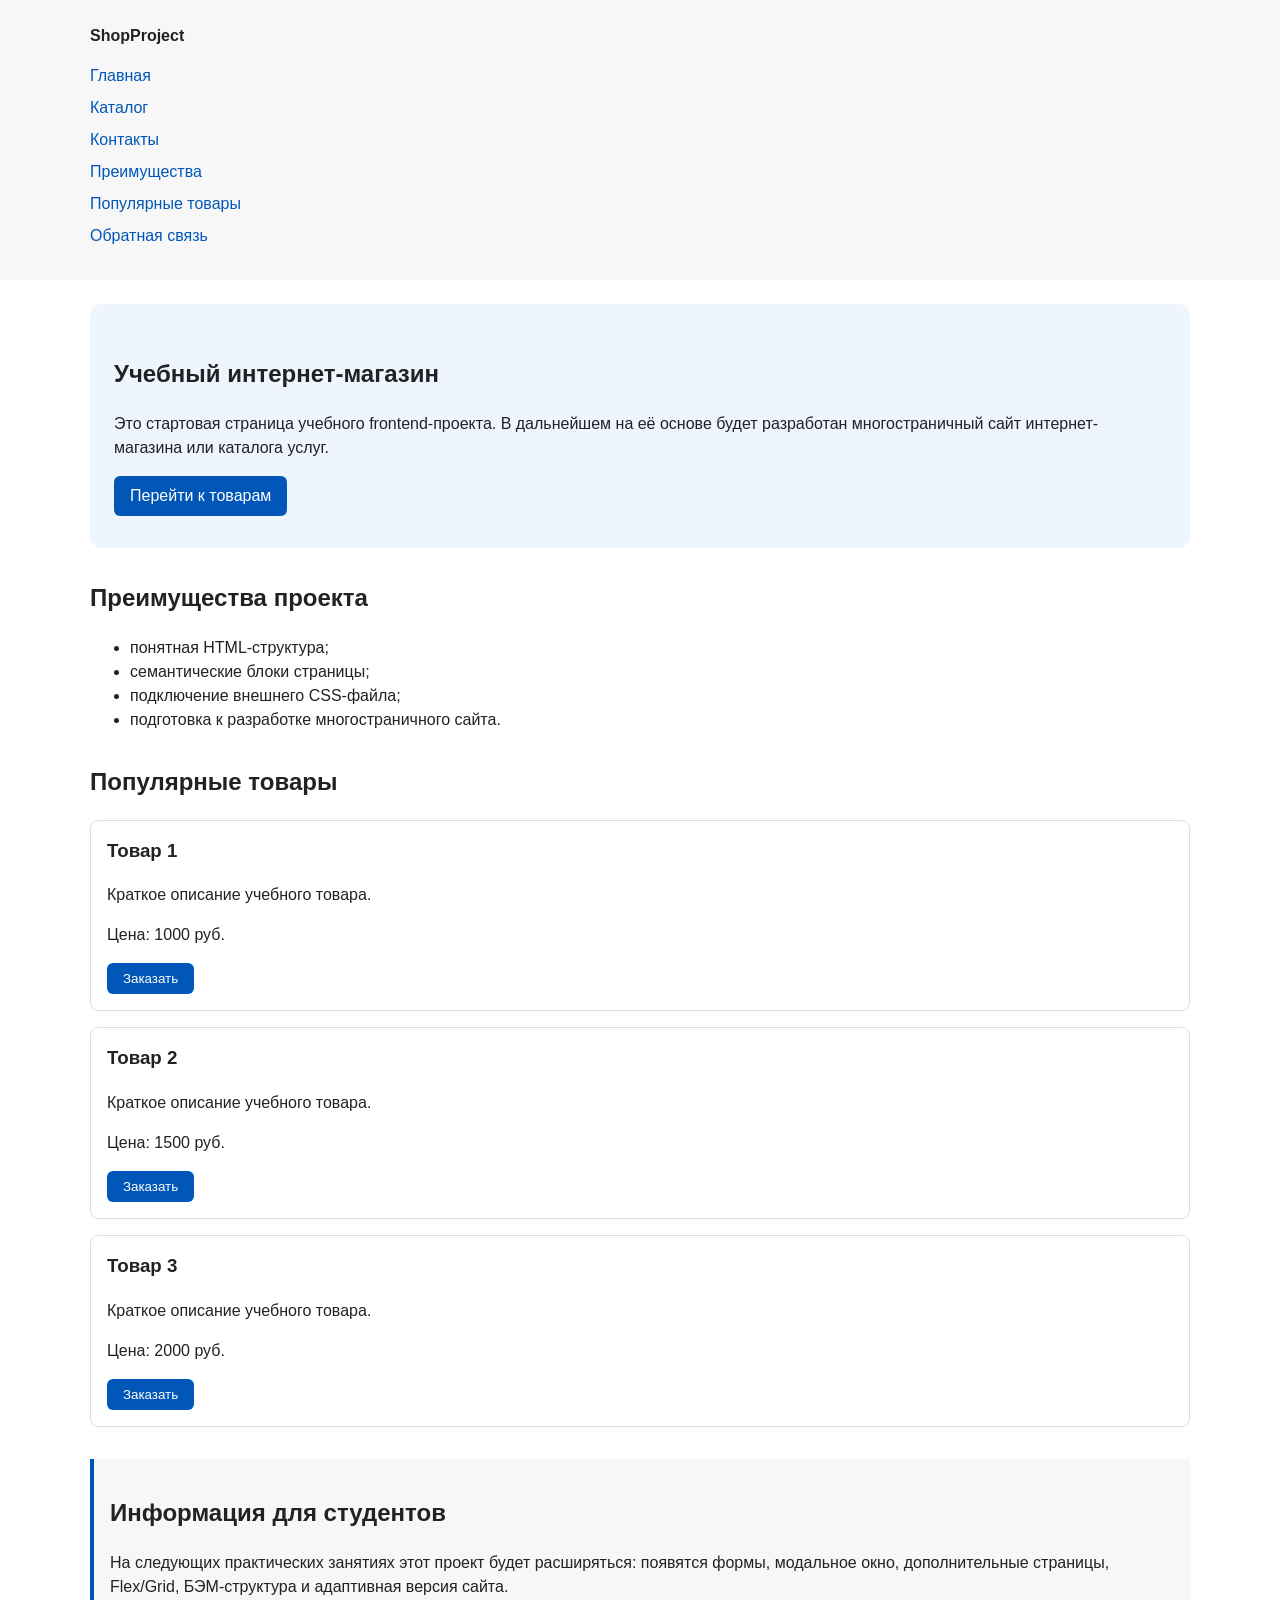
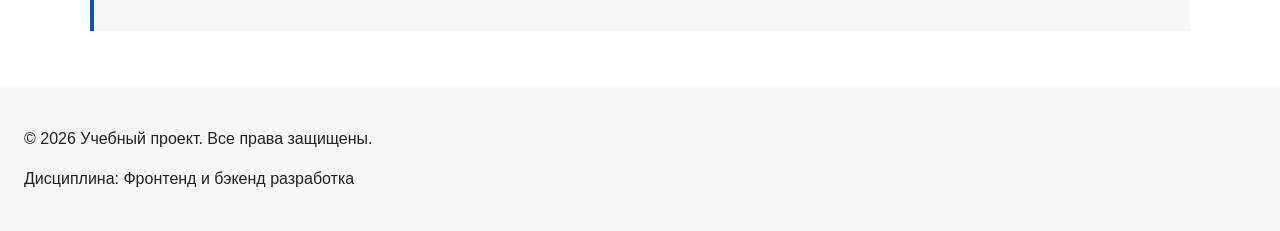
==== index.html @ 88a79342 "исправление ошибок" ====
<!DOCTYPE html>
<html lang="ru">

  <head>
    <meta charset="UTF-8">
    <meta name="viewport" content="width=device-width, initial-scale=1.0">
    <meta name="description" content="Главная страница учебного интернет-магазина: преимущества проекта, популярные товары и форма заявки.">
    <title>Главная — Учебный интернет-магазин</title>
    <meta property="og:type" content="website">
    <meta property="og:title" content="Учебный интернет-магазин">
    <meta property="og:description" content="Учебный frontend-проект интернет-магазина.">
    <meta property="og:image" content="https://dark1367.github.io/kr1-html-css-shop/images/preview.jpg">
    <link rel="stylesheet" href="css/style.css">
    <script src="js/main.js" defer></script>
  </head>

  <body>

    <header>
      <div class="site-header">
        <a class="site-logo" href="index.html">ShopProject</a>

        <nav class="site-nav" aria-label="Основная навигация">
          <ul class="site-nav__list">
            <li><a href="index.html">Главная</a></li>
            <li><a href="catalog.html">Каталог</a></li>
            <li><a href="contacts.html">Контакты</a></li>
            <li><a href="index.html#advantages">Преимущества</a></li>
            <li><a href="index.html#popular">Популярные товары</a></li>
            <li><a href="index.html#contacts">Обратная связь</a></li>
          </ul>
        </nav>
      </div>
    </header>

    <main>
      <section class="hero">
        <h1>Учебный интернет-магазин</h1>
        <p>
          Это стартовая страница учебного frontend-проекта.
          В дальнейшем на её основе будет разработан многостраничный сайт
          интернет-магазина или каталога услуг.
        </p>
        <a class="button" href="#popular">Перейти к товарам</a>
      </section>

      <section class="section" id="advantages">
        <h2>Преимущества проекта</h2>

        <ul class="advantages-list">
          <li>понятная HTML-структура;</li>
          <li>семантические блоки страницы;</li>
          <li>подключение внешнего CSS-файла;</li>
          <li>подготовка к разработке многостраничного сайта.</li>
        </ul>
      </section>


      <section class="section" id="popular">
        <h2>Популярные товары</h2>

        <article class="product-card">
          <h3>Товар 1</h3>
          <p>Краткое описание учебного товара.</p>
          <p>Цена: 1000 руб.</p>
          <button class="button product-card__button" type="button" data-product="Товар 1">
  Заказать
</button>

        </article>

        <article class="product-card">
          <h3>Товар 2</h3>
          <p>Краткое описание учебного товара.</p>
          <p>Цена: 1500 руб.</p>
          <button class="button product-card__button" type="button" data-product="Товар 2">
  Заказать
</button>

        </article>

        <article class="product-card">
          <h3>Товар 3</h3>
          <p>Краткое описание учебного товара.</p>
          <p>Цена: 2000 руб.</p>
          <button class="button product-card__button" type="button" data-product="Товар 3">
  Заказать
</button>

        </article>
      </section>

      <aside class="aside-info">
        <h2>Информация для студентов</h2>
        <p>
          На следующих практических занятиях этот проект будет расширяться:
          появятся формы, модальное окно, дополнительные страницы, Flex/Grid,
          БЭМ-структура и адаптивная версия сайта.
        </p>
      </aside>
    </main>

    <footer id="contacts">
      <p>&copy; 2026 Учебный проект. Все права защищены.</p>
      <p>Дисциплина: Фронтенд и бэкенд разработка</p>
    </footer>

    <dialog class="order-dialog" id="order-dialog" aria-labelledby="order-dialog-title">
  <h2 id="order-dialog-title">Оформление заявки</h2>

  <form class="order-form" id="order-form" action="#" method="post" novalidate>
    <input id="selected-product" name="selected-product" type="hidden">

    <div class="form-field">
      <label for="order-name">Имя</label>
      <input
        id="order-name"
        name="name"
        type="text"
        placeholder="Введите ваше имя"
        minlength="2"
        autocomplete="given-name"
        required
      >
    </div>

    <div class="form-field">
      <label for="order-email">E-mail</label>
      <input
        id="order-email"
        name="email"
        type="email"
        placeholder="example@mail.ru"
        autocomplete="email"
        required
      >
    </div>

    <div class="form-field">
      <label for="order-phone">Телефон</label>
      <input
        id="order-phone"
        name="phone"
        type="tel"
        inputmode="tel"
        placeholder="+7 (900) 000-00-00"
        pattern="^\+7 \(\d{3}\) \d{3}-\d{2}-\d{2}$"
        required
      >
      <small>Формат: +7 (900) 000-00-00</small>
    </div>

    <div class="form-field">
      <label for="order-date">Дата связи</label>
      <input
        id="order-date"
        name="date"
        type="date"
      >
    </div>

    <div class="form-field">
      <label for="order-topic">Тема заявки</label>
      <select id="order-topic" name="topic" required>
        <option value="">Выберите тему</option>
        <option value="product">Заказ товара</option>
        <option value="consultation">Консультация</option>
        <option value="delivery">Доставка</option>
      </select>
    </div>

    <div class="form-field">
      <label for="order-comment">Комментарий</label>
      <textarea
        id="order-comment"
        name="comment"
        rows="4"
        placeholder="Укажите дополнительную информацию"
      ></textarea>
    </div>

    <div class="form-field form-field--checkbox">
      <label>
        <input
          id="order-agreement"
          name="agreement"
          type="checkbox"
          required
        >
        Я согласен на обработку данных
      </label>
    </div>

    <div class="form-actions">
      <button type="button" id="close-order-dialog">Закрыть</button>
      <button type="submit">Отправить заявку</button>
    </div>
  </form>
</dialog>

<p class="success-message" id="success-message" hidden>
  Форма успешно отправлена!
</p>

  </body>
</html>
---- css/style.css ----
/* ===============================
   1. Переменные проекта
   =============================== */

:root {
  /* Основные цвета проекта */
  --color-bg: #ffffff;
  --color-text: #222222;
  --color-muted: #666666;
  --color-primary: #0057b8;
  --color-primary-dark: #003f86;
  --color-border: #dddddd;
  --color-surface: #f7f7f7;
  --color-surface-accent: #eef5ff;
  --color-danger: #b00020;
  --color-success: #168a2f;
  --color-success-bg: #eefaf0;
  --color-white: #ffffff;

  /* Отступы */
  --space-xs: 4px;
  --space-sm: 8px;
  --space-md: 16px;
  --space-lg: 24px;
  --space-xl: 32px;

  /* Скругления */
  --radius-sm: 6px;
  --radius-md: 8px;
  --radius-lg: 12px;

  /* Размеры */
  --container-width: 1100px;
}

/* ===============================
   2. Базовые стили
   =============================== */

* {
  box-sizing: border-box;
}

/*
  Плавная прокрутка при переходе по якорным ссылкам.
*/
html {
  scroll-behavior: smooth;
}

body {
  margin: 0;
  font-family: Arial, sans-serif;
  line-height: 1.5;
  color: var(--color-text);
  background-color: var(--color-bg);
}

/*
  Задаём внутренние отступы для основных областей страницы.
  Это делает содержимое визуально отделённым от краёв окна браузера.
*/
header,
main,
footer {
  padding: var(--space-lg);
}

header {
  background-color: var(--color-surface);
}

footer {
  background-color: var(--color-surface);
}

/* ===============================
   3. Общие элементы интерфейса
   =============================== */

a {
  color: var(--color-primary);
}

a:hover {
  color: var(--color-primary-dark);
}

a:focus-visible {
  outline: 2px solid var(--color-primary);
  outline-offset: 3px;
}

/*
  Подсветка раздела, к которому выполнен переход по якорю.
*/
:target {
  outline: 2px dashed var(--color-primary);
  outline-offset: 4px;
}

/*
  Пока это обычная ссылка, но визуально она оформляется как кнопка.
*/
.button {
  display: inline-block;
  padding: var(--space-sm) var(--space-md);
  color: var(--color-white);
  background-color: var(--color-primary);
  text-decoration: none;
  border: none;
  border-radius: var(--radius-sm);
  cursor: pointer;
}

.button:hover {
  background-color: var(--color-primary-dark);
}

.button:focus-visible {
  outline: 2px solid var(--color-primary);
  outline-offset: 3px;
}

.button:disabled {
  opacity: 0.6;
  cursor: not-allowed;
}

/* ===============================
   4. Компоненты страницы
   =============================== */

/*
  Шапка: ограничиваем ширину содержимого,
  чтобы оно не растягивалось слишком сильно на широких экранах.
*/
.site-header {
  max-width: var(--container-width);
  margin: 0 auto;
}

/*
  Текстовый логотип.
*/
.site-logo {
  font-weight: bold;
  text-decoration: none;
  color: var(--color-text);
}

/*
  Навигация: убираем стандартные отступы и маркеры списка.
*/
.site-nav__list {
  padding: 0;
  margin: var(--space-md) 0 0;
  list-style: none;
}

.site-nav__list li {
  margin-bottom: var(--space-sm);
}

.site-nav__list a {
  color: var(--color-primary);
  text-decoration: none;
}

.site-nav__list a:hover {
  text-decoration: underline;
}

/*
  Хлебные крошки на внутренних страницах.
  Текущая страница оформлена через span, перед ней выводится разделитель.
*/
.breadcrumbs {
  max-width: var(--container-width);
  margin: 0 auto var(--space-md);
  font-size: 14px;
  color: var(--color-muted);
}

.breadcrumbs a {
  color: var(--color-primary);
}

.breadcrumbs span::before {
  content: " / ";
  color: var(--color-muted);
}

/*
  Hero-блок — первый крупный блок страницы.
  Он визуально отделяется от остальных разделов фоном и отступами.
*/
.hero {
  max-width: var(--container-width);
  margin: 0 auto var(--space-xl);
  padding: var(--space-xl) var(--space-lg);
  background-color: var(--color-surface-accent);
  border-radius: var(--radius-lg);
}

.section {
  max-width: var(--container-width);
  margin: 0 auto var(--space-xl);
}

.section h2 {
  margin-top: 0;
}

/*
  Карточка товара — самостоятельный блок.
  В сетку карточки выстраиваются в практическом занятии №6.
*/
.product-card {
  margin-bottom: var(--space-md);
  padding: var(--space-md);
  border: 1px solid var(--color-border);
  border-radius: var(--radius-md);
  background-color: var(--color-bg);
}

.product-card:hover {
  border-color: var(--color-primary);
}

.product-card h3 {
  margin-top: 0;
}

/*
  Дополнительный информационный блок.
*/
.aside-info {
  max-width: var(--container-width);
  margin: 0 auto var(--space-xl);
  padding: var(--space-md);
  border-left: 4px solid var(--color-primary);
  background-color: var(--color-surface);
}

/* ===============================
   5. Форма и модальное окно
   =============================== */

.order-dialog {
  width: min(100% - 32px, 560px);
  padding: var(--space-lg);
  border: none;
  border-radius: var(--radius-lg);
}

.order-dialog::backdrop {
  background-color: rgba(0, 0, 0, 0.5);
}

.form-field {
  margin-bottom: var(--space-md);
}

.form-field label {
  display: block;
  margin-bottom: var(--space-xs);
}

.form-field input,
.form-field select,
.form-field textarea {
  width: 100%;
  padding: 10px 12px;
  border: 1px solid var(--color-border);
  border-radius: var(--radius-sm);
  font: inherit;
}

.form-field input[type="checkbox"] {
  width: auto;
}

.form-field small {
  display: block;
  margin-top: var(--space-xs);
  color: var(--color-muted);
}

/*
  Состояния полей формы: наведение, видимый фокус, ошибка.
*/
.form-field input:hover,
.form-field select:hover,
.form-field textarea:hover {
  border-color: var(--color-primary);
}

.form-field input:focus-visible,
.form-field select:focus-visible,
.form-field textarea:focus-visible,
.form-actions button:focus-visible {
  outline: 2px solid var(--color-primary);
  outline-offset: 3px;
}

/*
  Ошибочное поле. Селекторы с .form-field нужны, чтобы правило
  перебивало по специфичности border из .form-field input и :hover.
*/
[aria-invalid="true"],
.form-field input[aria-invalid="true"],
.form-field select[aria-invalid="true"],
.form-field textarea[aria-invalid="true"] {
  border-color: var(--color-danger);
}

/*
  Кнопки формы.
*/
.form-actions {
  display: flex;
  gap: var(--space-md);
  margin-top: var(--space-lg);
}

/*
  Сообщение об успешной отправке.
*/
.success-message {
  max-width: var(--container-width);
  margin: var(--space-lg) auto;
  padding: var(--space-md);
  border-left: 4px solid var(--color-success);
  background-color: var(--color-success-bg);
}
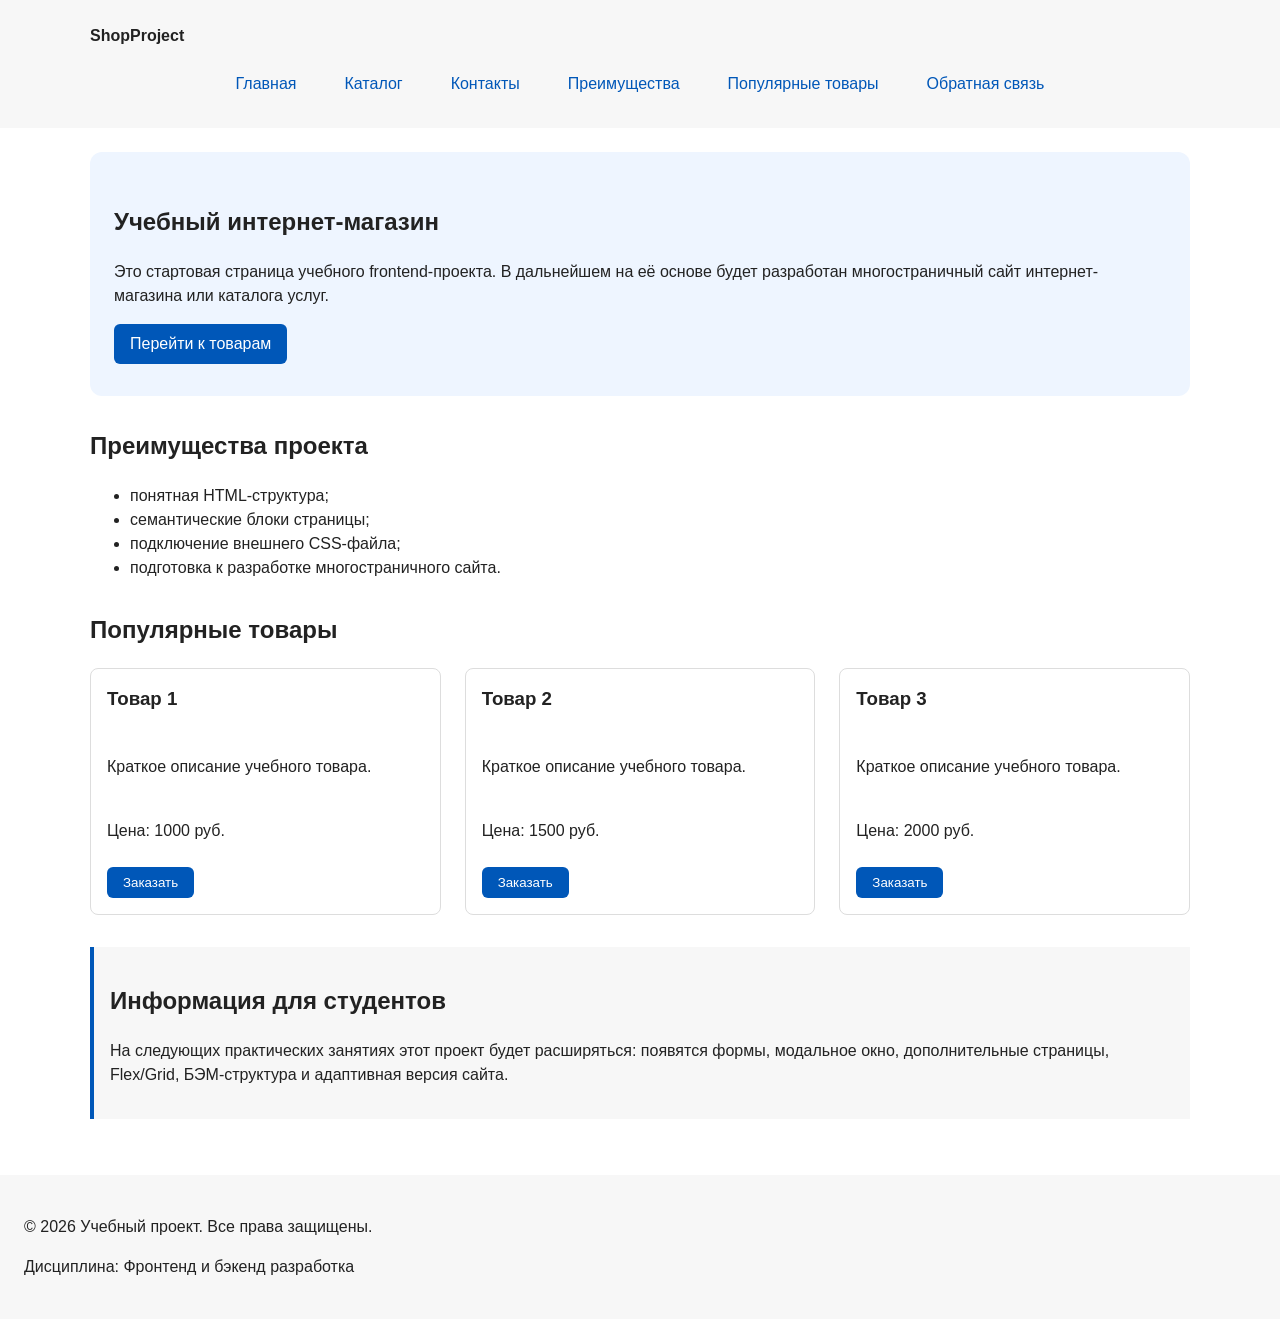
==== commit 77fee8bb: "feat: add flex navigation and grid catalog layout" ====
--- a/index.html
+++ b/index.html
@@ -59,35 +59,34 @@
       <section class="section" id="popular">
         <h2>Популярные товары</h2>
 
-        <article class="product-card">
-          <h3>Товар 1</h3>
-          <p>Краткое описание учебного товара.</p>
-          <p>Цена: 1000 руб.</p>
-          <button class="button product-card__button" type="button" data-product="Товар 1">
-  Заказать
-</button>
-
-        </article>
-
-        <article class="product-card">
-          <h3>Товар 2</h3>
-          <p>Краткое описание учебного товара.</p>
-          <p>Цена: 1500 руб.</p>
-          <button class="button product-card__button" type="button" data-product="Товар 2">
-  Заказать
-</button>
-
-        </article>
-
-        <article class="product-card">
-          <h3>Товар 3</h3>
-          <p>Краткое описание учебного товара.</p>
-          <p>Цена: 2000 руб.</p>
-          <button class="button product-card__button" type="button" data-product="Товар 3">
-  Заказать
-</button>
-
-        </article>
+        <div class="products-grid">
+          <article class="product-card">
+            <h3>Товар 1</h3>
+            <p>Краткое описание учебного товара.</p>
+            <p>Цена: 1000 руб.</p>
+            <button class="button product-card__button" type="button" data-product="Товар 1">
+              Заказать
+            </button>
+          </article>
+
+          <article class="product-card">
+            <h3>Товар 2</h3>
+            <p>Краткое описание учебного товара.</p>
+            <p>Цена: 1500 руб.</p>
+            <button class="button product-card__button" type="button" data-product="Товар 2">
+              Заказать
+            </button>
+          </article>
+
+          <article class="product-card">
+            <h3>Товар 3</h3>
+            <p>Краткое описание учебного товара.</p>
+            <p>Цена: 2000 руб.</p>
+            <button class="button product-card__button" type="button" data-product="Товар 3">
+              Заказать
+            </button>
+          </article>
+        </div>
       </section>
 
       <aside class="aside-info">
--- a/css/style.css
+++ b/css/style.css
@@ -150,25 +150,31 @@
 }
 
 /*
-  Навигация: убираем стандартные отступы и маркеры списка.
+  Навигация: меню выстроено в строку через Flexbox.
+  Расстояние между пунктами задаётся через gap.
 */
 .site-nav__list {
+  display: flex;
+  flex-wrap: wrap;
+  justify-content: center;
+  align-items: center;
+  gap: var(--space-md);
   padding: 0;
   margin: var(--space-md) 0 0;
   list-style: none;
 }
 
-.site-nav__list li {
-  margin-bottom: var(--space-sm);
-}
-
 .site-nav__list a {
+  display: inline-block;
+  padding: var(--space-sm) var(--space-md);
   color: var(--color-primary);
   text-decoration: none;
+  border-radius: var(--radius-sm);
 }
 
 .site-nav__list a:hover {
-  text-decoration: underline;
+  color: var(--color-white);
+  background-color: var(--color-primary);
 }
 
 /*
@@ -213,23 +219,97 @@
 }
 
 /*
+  Сетка карточек товаров через CSS Grid: три равные колонки.
+*/
+.products-grid {
+  display: grid;
+  grid-template-columns: repeat(3, 1fr);
+  gap: var(--space-lg);
+}
+
+/*
   Карточка товара — самостоятельный блок.
-  В сетку карточки выстраиваются в практическом занятии №6.
+  Внутри карточки содержимое выстроено в колонку через Flexbox,
+  кнопка прижата к нижнему краю.
 */
 .product-card {
-  margin-bottom: var(--space-md);
+  display: flex;
+  flex-direction: column;
+  gap: var(--space-sm);
+  margin-bottom: 0;
   padding: var(--space-md);
   border: 1px solid var(--color-border);
   border-radius: var(--radius-md);
   background-color: var(--color-bg);
 }
 
+.product-card .button {
+  margin-top: auto;
+  align-self: flex-start;
+}
+
 .product-card:hover {
   border-color: var(--color-primary);
 }
 
 .product-card h3 {
   margin-top: 0;
+}
+
+/*
+  Страница каталога: сетка «фильтры + товары» через именованные области Grid.
+*/
+.catalog-layout {
+  max-width: var(--container-width);
+  margin: 0 auto var(--space-xl);
+  display: grid;
+  grid-template-columns: 260px 1fr;
+  grid-template-areas: "filters products";
+  gap: var(--space-lg);
+}
+
+.catalog-filters {
+  grid-area: filters;
+  padding: var(--space-md);
+  border: 1px solid var(--color-border);
+  border-radius: var(--radius-md);
+  background-color: var(--color-surface);
+}
+
+.catalog-products {
+  grid-area: products;
+}
+
+/*
+  Форма фильтров: группы полей разделены через gap.
+*/
+.filters-form {
+  display: grid;
+  gap: var(--space-md);
+}
+
+.filters-form fieldset {
+  margin: 0;
+  padding: var(--space-md);
+  border: 1px solid var(--color-border);
+  border-radius: var(--radius-sm);
+}
+
+.filters-form legend {
+  font-weight: 700;
+}
+
+.filters-form label {
+  display: block;
+  margin-bottom: var(--space-sm);
+}
+
+.filters-form input[type="number"] {
+  width: 100%;
+  padding: 8px 10px;
+  border: 1px solid var(--color-border);
+  border-radius: var(--radius-sm);
+  font: inherit;
 }
 
 /*
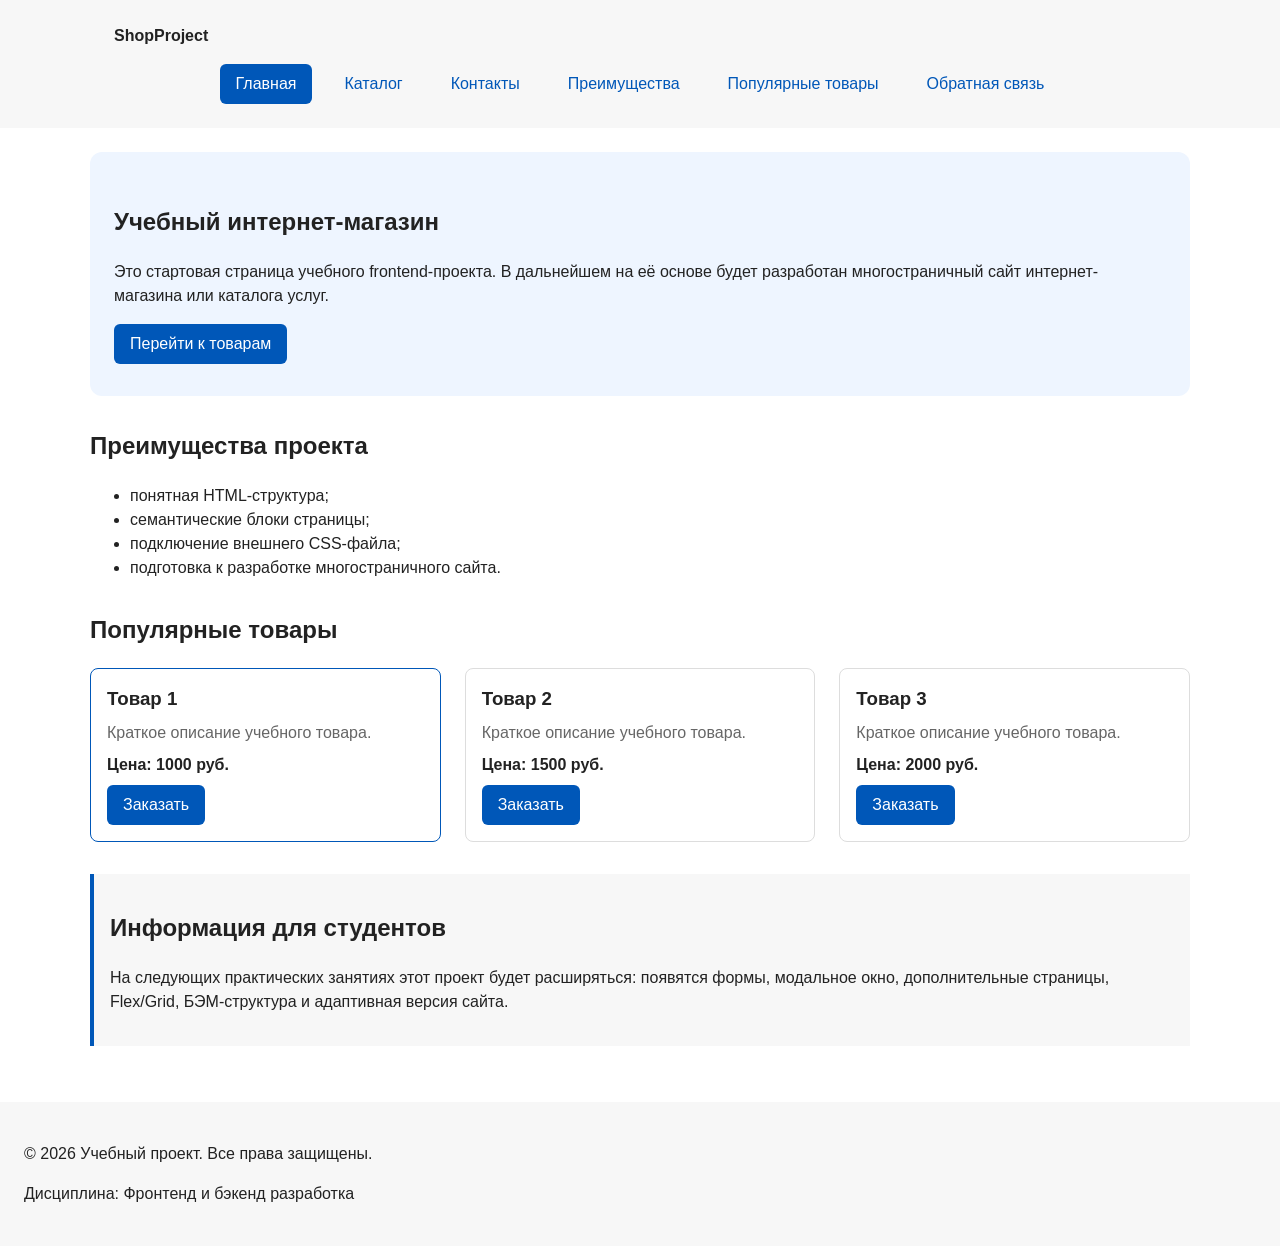
==== commit a7d0f82f: "refactor: apply BEM naming to CSS classes" ====
--- a/index.html
+++ b/index.html
@@ -16,18 +16,30 @@
 
   <body>
 
-    <header>
-      <div class="site-header">
-        <a class="site-logo" href="index.html">ShopProject</a>
+    <header class="site-header">
+      <div class="site-header__inner">
+        <a class="site-header__logo" href="index.html">ShopProject</a>
 
         <nav class="site-nav" aria-label="Основная навигация">
           <ul class="site-nav__list">
-            <li><a href="index.html">Главная</a></li>
-            <li><a href="catalog.html">Каталог</a></li>
-            <li><a href="contacts.html">Контакты</a></li>
-            <li><a href="index.html#advantages">Преимущества</a></li>
-            <li><a href="index.html#popular">Популярные товары</a></li>
-            <li><a href="index.html#contacts">Обратная связь</a></li>
+            <li class="site-nav__item">
+              <a class="site-nav__link site-nav__link--active" href="index.html">Главная</a>
+            </li>
+            <li class="site-nav__item">
+              <a class="site-nav__link" href="catalog.html">Каталог</a>
+            </li>
+            <li class="site-nav__item">
+              <a class="site-nav__link" href="contacts.html">Контакты</a>
+            </li>
+            <li class="site-nav__item">
+              <a class="site-nav__link" href="index.html#advantages">Преимущества</a>
+            </li>
+            <li class="site-nav__item">
+              <a class="site-nav__link" href="index.html#popular">Популярные товары</a>
+            </li>
+            <li class="site-nav__item">
+              <a class="site-nav__link" href="index.html#contacts">Обратная связь</a>
+            </li>
           </ul>
         </nav>
       </div>
@@ -35,54 +47,54 @@
 
     <main>
       <section class="hero">
-        <h1>Учебный интернет-магазин</h1>
-        <p>
+        <h1 class="hero__title">Учебный интернет-магазин</h1>
+        <p class="hero__text">
           Это стартовая страница учебного frontend-проекта.
           В дальнейшем на её основе будет разработан многостраничный сайт
           интернет-магазина или каталога услуг.
         </p>
-        <a class="button" href="#popular">Перейти к товарам</a>
+        <a class="button button--primary" href="#popular">Перейти к товарам</a>
       </section>
 
       <section class="section" id="advantages">
-        <h2>Преимущества проекта</h2>
+        <h2 class="section__title">Преимущества проекта</h2>
 
         <ul class="advantages-list">
-          <li>понятная HTML-структура;</li>
-          <li>семантические блоки страницы;</li>
-          <li>подключение внешнего CSS-файла;</li>
-          <li>подготовка к разработке многостраничного сайта.</li>
+          <li class="advantages-list__item">понятная HTML-структура;</li>
+          <li class="advantages-list__item">семантические блоки страницы;</li>
+          <li class="advantages-list__item">подключение внешнего CSS-файла;</li>
+          <li class="advantages-list__item">подготовка к разработке многостраничного сайта.</li>
         </ul>
       </section>
 
 
       <section class="section" id="popular">
-        <h2>Популярные товары</h2>
+        <h2 class="section__title">Популярные товары</h2>
 
         <div class="products-grid">
-          <article class="product-card">
-            <h3>Товар 1</h3>
-            <p>Краткое описание учебного товара.</p>
-            <p>Цена: 1000 руб.</p>
-            <button class="button product-card__button" type="button" data-product="Товар 1">
+          <article class="product-card product-card--featured">
+            <h3 class="product-card__title">Товар 1</h3>
+            <p class="product-card__description">Краткое описание учебного товара.</p>
+            <p class="product-card__price">Цена: 1000 руб.</p>
+            <button class="button button--primary product-card__button" type="button" data-product="Товар 1">
               Заказать
             </button>
           </article>
 
           <article class="product-card">
-            <h3>Товар 2</h3>
-            <p>Краткое описание учебного товара.</p>
-            <p>Цена: 1500 руб.</p>
-            <button class="button product-card__button" type="button" data-product="Товар 2">
+            <h3 class="product-card__title">Товар 2</h3>
+            <p class="product-card__description">Краткое описание учебного товара.</p>
+            <p class="product-card__price">Цена: 1500 руб.</p>
+            <button class="button button--primary product-card__button" type="button" data-product="Товар 2">
               Заказать
             </button>
           </article>
 
           <article class="product-card">
-            <h3>Товар 3</h3>
-            <p>Краткое описание учебного товара.</p>
-            <p>Цена: 2000 руб.</p>
-            <button class="button product-card__button" type="button" data-product="Товар 3">
+            <h3 class="product-card__title">Товар 3</h3>
+            <p class="product-card__description">Краткое описание учебного товара.</p>
+            <p class="product-card__price">Цена: 2000 руб.</p>
+            <button class="button button--primary product-card__button" type="button" data-product="Товар 3">
               Заказать
             </button>
           </article>
@@ -90,7 +102,7 @@
       </section>
 
       <aside class="aside-info">
-        <h2>Информация для студентов</h2>
+        <h2 class="aside-info__title">Информация для студентов</h2>
         <p>
           На следующих практических занятиях этот проект будет расширяться:
           появятся формы, модальное окно, дополнительные страницы, Flex/Grid,
@@ -99,20 +111,21 @@
       </aside>
     </main>
 
-    <footer id="contacts">
+    <footer class="site-footer" id="contacts">
       <p>&copy; 2026 Учебный проект. Все права защищены.</p>
       <p>Дисциплина: Фронтенд и бэкенд разработка</p>
     </footer>
 
     <dialog class="order-dialog" id="order-dialog" aria-labelledby="order-dialog-title">
-  <h2 id="order-dialog-title">Оформление заявки</h2>
+  <h2 class="order-dialog__title" id="order-dialog-title">Оформление заявки</h2>
 
   <form class="order-form" id="order-form" action="#" method="post" novalidate>
     <input id="selected-product" name="selected-product" type="hidden">
 
-    <div class="form-field">
-      <label for="order-name">Имя</label>
-      <input
+    <div class="order-form__field">
+      <label class="order-form__label" for="order-name">Имя</label>
+      <input
+        class="order-form__input"
         id="order-name"
         name="name"
         type="text"
@@ -123,9 +136,10 @@
       >
     </div>
 
-    <div class="form-field">
-      <label for="order-email">E-mail</label>
-      <input
+    <div class="order-form__field">
+      <label class="order-form__label" for="order-email">E-mail</label>
+      <input
+        class="order-form__input"
         id="order-email"
         name="email"
         type="email"
@@ -135,9 +149,10 @@
       >
     </div>
 
-    <div class="form-field">
-      <label for="order-phone">Телефон</label>
-      <input
+    <div class="order-form__field">
+      <label class="order-form__label" for="order-phone">Телефон</label>
+      <input
+        class="order-form__input"
         id="order-phone"
         name="phone"
         type="tel"
@@ -146,21 +161,22 @@
         pattern="^\+7 \(\d{3}\) \d{3}-\d{2}-\d{2}$"
         required
       >
-      <small>Формат: +7 (900) 000-00-00</small>
-    </div>
-
-    <div class="form-field">
-      <label for="order-date">Дата связи</label>
-      <input
+      <small class="order-form__hint">Формат: +7 (900) 000-00-00</small>
+    </div>
+
+    <div class="order-form__field">
+      <label class="order-form__label" for="order-date">Дата связи</label>
+      <input
+        class="order-form__input"
         id="order-date"
         name="date"
         type="date"
       >
     </div>
 
-    <div class="form-field">
-      <label for="order-topic">Тема заявки</label>
-      <select id="order-topic" name="topic" required>
+    <div class="order-form__field">
+      <label class="order-form__label" for="order-topic">Тема заявки</label>
+      <select class="order-form__select" id="order-topic" name="topic" required>
         <option value="">Выберите тему</option>
         <option value="product">Заказ товара</option>
         <option value="consultation">Консультация</option>
@@ -168,9 +184,10 @@
       </select>
     </div>
 
-    <div class="form-field">
-      <label for="order-comment">Комментарий</label>
+    <div class="order-form__field">
+      <label class="order-form__label" for="order-comment">Комментарий</label>
       <textarea
+        class="order-form__textarea"
         id="order-comment"
         name="comment"
         rows="4"
@@ -178,9 +195,10 @@
       ></textarea>
     </div>
 
-    <div class="form-field form-field--checkbox">
-      <label>
+    <div class="order-form__field order-form__field--checkbox">
+      <label class="order-form__label">
         <input
+          class="order-form__checkbox"
           id="order-agreement"
           name="agreement"
           type="checkbox"
@@ -190,9 +208,9 @@
       </label>
     </div>
 
-    <div class="form-actions">
-      <button type="button" id="close-order-dialog">Закрыть</button>
-      <button type="submit">Отправить заявку</button>
+    <div class="order-form__actions">
+      <button class="button button--secondary" type="button" id="close-order-dialog">Закрыть</button>
+      <button class="button button--primary" type="submit">Отправить заявку</button>
     </div>
   </form>
 </dialog>
--- a/css/style.css
+++ b/css/style.css
@@ -35,6 +35,8 @@
 
 /* ===============================
    2. Базовые стили
+   Стили по тегам задаются только здесь.
+   Компоненты ниже оформляются через БЭМ-классы.
    =============================== */
 
 * {
@@ -56,27 +58,9 @@
   background-color: var(--color-bg);
 }
 
-/*
-  Задаём внутренние отступы для основных областей страницы.
-  Это делает содержимое визуально отделённым от краёв окна браузера.
-*/
-header,
-main,
-footer {
+main {
   padding: var(--space-lg);
 }
-
-header {
-  background-color: var(--color-surface);
-}
-
-footer {
-  background-color: var(--color-surface);
-}
-
-/* ===============================
-   3. Общие элементы интерфейса
-   =============================== */
 
 a {
   color: var(--color-primary);
@@ -99,22 +83,43 @@
   outline-offset: 4px;
 }
 
-/*
-  Пока это обычная ссылка, но визуально она оформляется как кнопка.
-*/
+/* ===============================
+   3. Блок button
+   =============================== */
+
 .button {
   display: inline-block;
   padding: var(--space-sm) var(--space-md);
+  border: none;
+  border-radius: var(--radius-sm);
+  font: inherit;
+  text-decoration: none;
+  cursor: pointer;
+}
+
+.button--primary {
   color: var(--color-white);
   background-color: var(--color-primary);
-  text-decoration: none;
-  border: none;
-  border-radius: var(--radius-sm);
-  cursor: pointer;
-}
-
-.button:hover {
+}
+
+/*
+  color задан явно, чтобы у кнопок-ссылок текст
+  не перекрашивался правилом a:hover.
+*/
+.button--primary:hover {
+  color: var(--color-white);
   background-color: var(--color-primary-dark);
+}
+
+.button--secondary {
+  color: var(--color-primary);
+  background-color: transparent;
+  border: 1px solid var(--color-primary);
+}
+
+.button--secondary:hover {
+  color: var(--color-white);
+  background-color: var(--color-primary);
 }
 
 .button:focus-visible {
@@ -122,36 +127,38 @@
   outline-offset: 3px;
 }
 
-.button:disabled {
+.button:disabled,
+.button--disabled {
   opacity: 0.6;
   cursor: not-allowed;
 }
 
 /* ===============================
-   4. Компоненты страницы
-   =============================== */
-
-/*
-  Шапка: ограничиваем ширину содержимого,
-  чтобы оно не растягивалось слишком сильно на широких экранах.
+   4. Шапка и навигация
+   =============================== */
+
+/*
+  Блок site-header: фон шапки на всю ширину,
+  содержимое ограничено внутренним контейнером.
 */
 .site-header {
+  background-color: var(--color-surface);
+}
+
+.site-header__inner {
   max-width: var(--container-width);
   margin: 0 auto;
-}
-
-/*
-  Текстовый логотип.
-*/
-.site-logo {
-  font-weight: bold;
+  padding: var(--space-lg);
+}
+
+.site-header__logo {
+  font-weight: 700;
+  color: var(--color-text);
   text-decoration: none;
-  color: var(--color-text);
-}
-
-/*
-  Навигация: меню выстроено в строку через Flexbox.
-  Расстояние между пунктами задаётся через gap.
+}
+
+/*
+  Блок site-nav: меню выстроено в строку через Flexbox.
 */
 .site-nav__list {
   display: flex;
@@ -164,7 +171,7 @@
   list-style: none;
 }
 
-.site-nav__list a {
+.site-nav__link {
   display: inline-block;
   padding: var(--space-sm) var(--space-md);
   color: var(--color-primary);
@@ -172,14 +179,27 @@
   border-radius: var(--radius-sm);
 }
 
-.site-nav__list a:hover {
+.site-nav__link:hover {
   color: var(--color-white);
   background-color: var(--color-primary);
 }
 
-/*
-  Хлебные крошки на внутренних страницах.
-  Текущая страница оформлена через span, перед ней выводится разделитель.
+.site-nav__link:focus-visible {
+  outline: 2px solid var(--color-primary);
+  outline-offset: 3px;
+}
+
+/*
+  Модификатор активного пункта меню — текущая страница.
+*/
+.site-nav__link--active {
+  color: var(--color-white);
+  background-color: var(--color-primary);
+}
+
+/*
+  Блок breadcrumbs: текущая страница не является ссылкой,
+  перед ней выводится разделитель.
 */
 .breadcrumbs {
   max-width: var(--container-width);
@@ -188,18 +208,21 @@
   color: var(--color-muted);
 }
 
-.breadcrumbs a {
+.breadcrumbs__link {
   color: var(--color-primary);
 }
 
-.breadcrumbs span::before {
+.breadcrumbs__current::before {
   content: " / ";
   color: var(--color-muted);
 }
 
-/*
-  Hero-блок — первый крупный блок страницы.
-  Он визуально отделяется от остальных разделов фоном и отступами.
+/* ===============================
+   5. Разделы страницы
+   =============================== */
+
+/*
+  Блок hero — первый экран главной страницы.
 */
 .hero {
   max-width: var(--container-width);
@@ -209,17 +232,43 @@
   border-radius: var(--radius-lg);
 }
 
+/*
+  Блок section — универсальный раздел страницы.
+*/
 .section {
   max-width: var(--container-width);
   margin: 0 auto var(--space-xl);
 }
 
-.section h2 {
+.section__title {
   margin-top: 0;
 }
 
 /*
-  Сетка карточек товаров через CSS Grid: три равные колонки.
+  Блок aside-info — дополнительный информационный блок.
+*/
+.aside-info {
+  max-width: var(--container-width);
+  margin: 0 auto var(--space-xl);
+  padding: var(--space-md);
+  border-left: 4px solid var(--color-primary);
+  background-color: var(--color-surface);
+}
+
+/*
+  Блок site-footer — подвал сайта.
+*/
+.site-footer {
+  padding: var(--space-lg);
+  background-color: var(--color-surface);
+}
+
+/* ===============================
+   6. Товары и каталог
+   =============================== */
+
+/*
+  Блок products-grid отвечает только за расположение карточек.
 */
 .products-grid {
   display: grid;
@@ -228,36 +277,59 @@
 }
 
 /*
-  Карточка товара — самостоятельный блок.
-  Внутри карточки содержимое выстроено в колонку через Flexbox,
+  Блок product-card — переиспользуемая карточка товара.
+  Содержимое выстроено в колонку через Flexbox,
   кнопка прижата к нижнему краю.
 */
 .product-card {
   display: flex;
   flex-direction: column;
   gap: var(--space-sm);
-  margin-bottom: 0;
   padding: var(--space-md);
   border: 1px solid var(--color-border);
   border-radius: var(--radius-md);
   background-color: var(--color-bg);
 }
 
-.product-card .button {
+.product-card:hover {
+  border-color: var(--color-primary);
+}
+
+.product-card--featured {
+  border-color: var(--color-primary);
+}
+
+.product-card--discount {
+  border-color: var(--color-danger);
+}
+
+.product-card__title {
+  margin: 0;
+  color: var(--color-text);
+}
+
+.product-card__description {
+  margin: 0;
+  color: var(--color-muted);
+}
+
+.product-card__price {
+  margin: 0;
+  font-weight: 700;
+}
+
+.product-card--discount .product-card__price {
+  color: var(--color-danger);
+}
+
+.product-card__button {
   margin-top: auto;
   align-self: flex-start;
 }
 
-.product-card:hover {
-  border-color: var(--color-primary);
-}
-
-.product-card h3 {
-  margin-top: 0;
-}
-
-/*
-  Страница каталога: сетка «фильтры + товары» через именованные области Grid.
+/*
+  Блок catalog-layout: сетка «фильтры + товары»
+  через именованные области Grid.
 */
 .catalog-layout {
   max-width: var(--container-width);
@@ -281,30 +353,30 @@
 }
 
 /*
-  Форма фильтров: группы полей разделены через gap.
+  Блок filters-form — форма фильтров каталога.
 */
 .filters-form {
   display: grid;
   gap: var(--space-md);
 }
 
-.filters-form fieldset {
+.filters-form__group {
   margin: 0;
   padding: var(--space-md);
   border: 1px solid var(--color-border);
   border-radius: var(--radius-sm);
 }
 
-.filters-form legend {
+.filters-form__legend {
   font-weight: 700;
 }
 
-.filters-form label {
+.filters-form__label {
   display: block;
   margin-bottom: var(--space-sm);
 }
 
-.filters-form input[type="number"] {
+.filters-form__input {
   width: 100%;
   padding: 8px 10px;
   border: 1px solid var(--color-border);
@@ -312,21 +384,13 @@
   font: inherit;
 }
 
-/*
-  Дополнительный информационный блок.
-*/
-.aside-info {
-  max-width: var(--container-width);
-  margin: 0 auto var(--space-xl);
-  padding: var(--space-md);
-  border-left: 4px solid var(--color-primary);
-  background-color: var(--color-surface);
-}
-
-/* ===============================
-   5. Форма и модальное окно
-   =============================== */
-
+/* ===============================
+   7. Модальное окно и форма заявки
+   =============================== */
+
+/*
+  Блок order-dialog — модальное окно заявки.
+*/
 .order-dialog {
   width: min(100% - 32px, 560px);
   padding: var(--space-lg);
@@ -338,18 +402,26 @@
   background-color: rgba(0, 0, 0, 0.5);
 }
 
-.form-field {
+.order-dialog__title {
+  margin-top: 0;
+}
+
+/*
+  Блок order-form — форма заявки.
+  Отдельный блок, чтобы форму можно было использовать и вне модального окна.
+*/
+.order-form__field {
   margin-bottom: var(--space-md);
 }
 
-.form-field label {
+.order-form__label {
   display: block;
   margin-bottom: var(--space-xs);
 }
 
-.form-field input,
-.form-field select,
-.form-field textarea {
+.order-form__input,
+.order-form__select,
+.order-form__textarea {
   width: 100%;
   padding: 10px 12px;
   border: 1px solid var(--color-border);
@@ -357,55 +429,47 @@
   font: inherit;
 }
 
-.form-field input[type="checkbox"] {
-  width: auto;
-}
-
-.form-field small {
+.order-form__hint {
   display: block;
   margin-top: var(--space-xs);
   color: var(--color-muted);
 }
 
-/*
-  Состояния полей формы: наведение, видимый фокус, ошибка.
-*/
-.form-field input:hover,
-.form-field select:hover,
-.form-field textarea:hover {
+.order-form__input:hover,
+.order-form__select:hover,
+.order-form__textarea:hover {
   border-color: var(--color-primary);
 }
 
-.form-field input:focus-visible,
-.form-field select:focus-visible,
-.form-field textarea:focus-visible,
-.form-actions button:focus-visible {
+.order-form__input:focus-visible,
+.order-form__select:focus-visible,
+.order-form__textarea:focus-visible {
   outline: 2px solid var(--color-primary);
   outline-offset: 3px;
 }
 
 /*
-  Ошибочное поле. Селекторы с .form-field нужны, чтобы правило
-  перебивало по специфичности border из .form-field input и :hover.
-*/
-[aria-invalid="true"],
-.form-field input[aria-invalid="true"],
-.form-field select[aria-invalid="true"],
-.form-field textarea[aria-invalid="true"] {
+  Ошибочное поле: атрибут aria-invalid выставляет JavaScript при проверке.
+  Правило стоит после :hover, чтобы красная рамка не пропадала при наведении.
+*/
+.order-form__input[aria-invalid="true"],
+.order-form__select[aria-invalid="true"],
+.order-form__textarea[aria-invalid="true"] {
   border-color: var(--color-danger);
 }
 
-/*
-  Кнопки формы.
-*/
-.form-actions {
+.order-form__checkbox[aria-invalid="true"] {
+  outline: 2px solid var(--color-danger);
+}
+
+.order-form__actions {
   display: flex;
   gap: var(--space-md);
   margin-top: var(--space-lg);
 }
 
 /*
-  Сообщение об успешной отправке.
+  Блок success-message — сообщение об успешной отправке.
 */
 .success-message {
   max-width: var(--container-width);
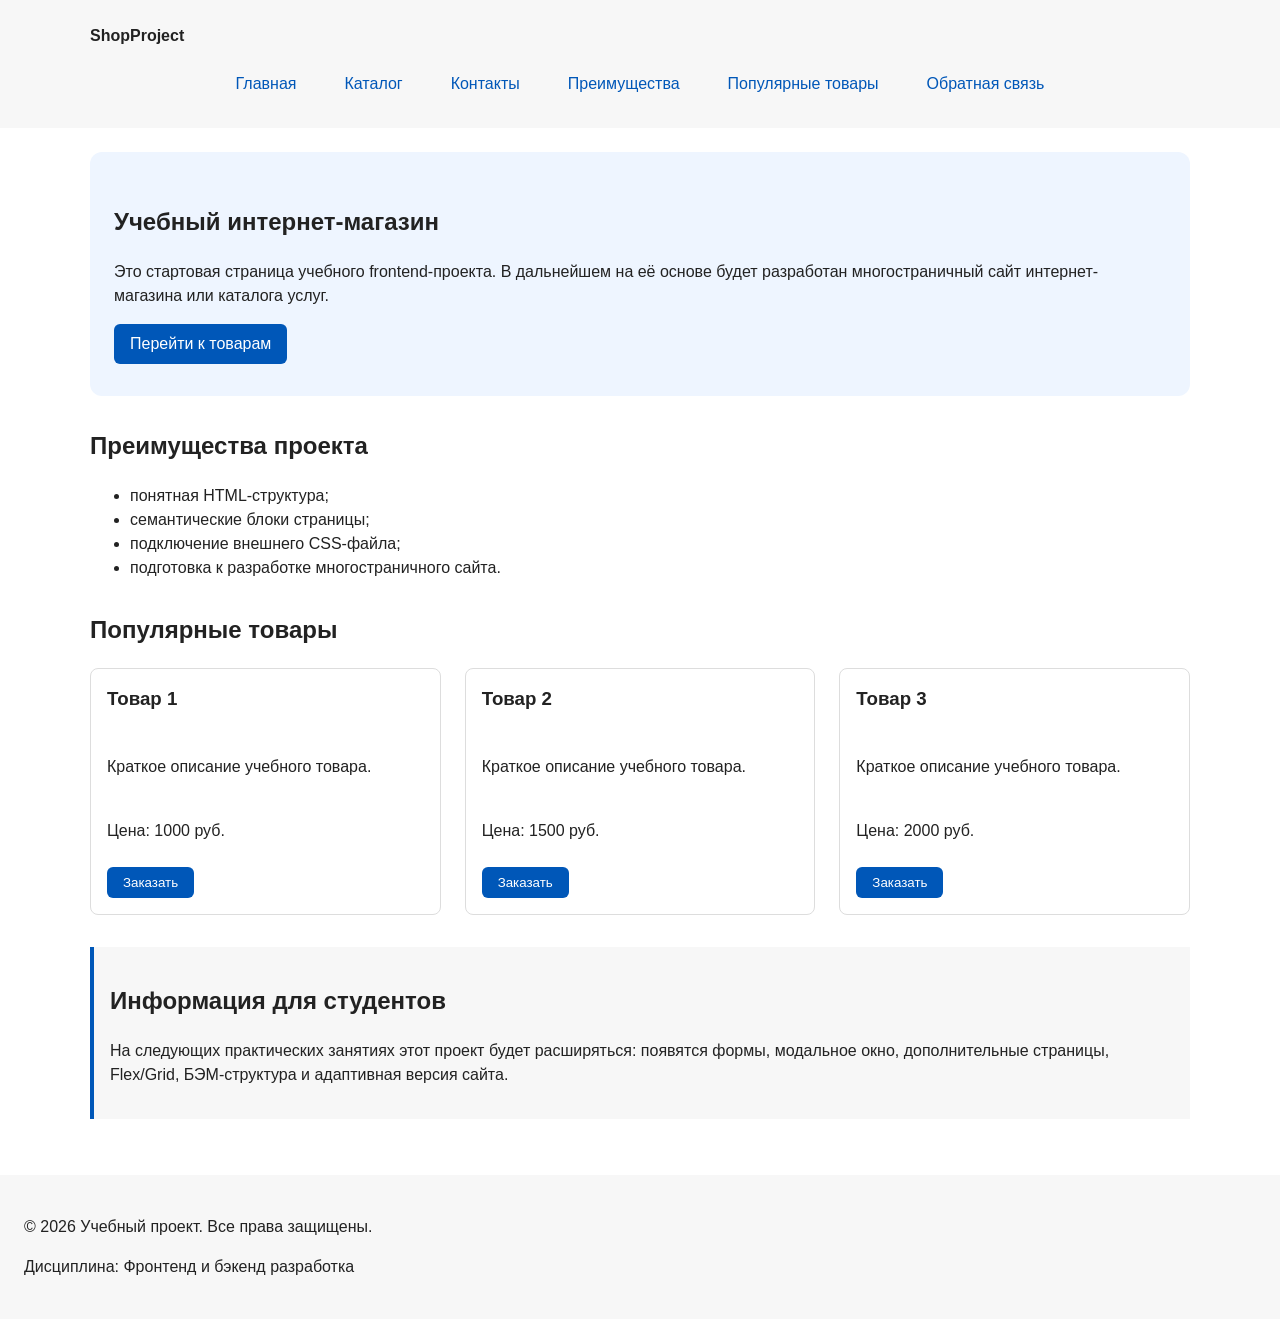
==== commit 3cd38057: "Merge pull request #7 from Dark1367/feature/flex-grid-navigation feat: add flex navigation and grid " ====
--- a/index.html
+++ b/index.html
@@ -16,30 +16,18 @@
 
   <body>
 
-    <header class="site-header">
-      <div class="site-header__inner">
-        <a class="site-header__logo" href="index.html">ShopProject</a>
+    <header>
+      <div class="site-header">
+        <a class="site-logo" href="index.html">ShopProject</a>
 
         <nav class="site-nav" aria-label="Основная навигация">
           <ul class="site-nav__list">
-            <li class="site-nav__item">
-              <a class="site-nav__link site-nav__link--active" href="index.html">Главная</a>
-            </li>
-            <li class="site-nav__item">
-              <a class="site-nav__link" href="catalog.html">Каталог</a>
-            </li>
-            <li class="site-nav__item">
-              <a class="site-nav__link" href="contacts.html">Контакты</a>
-            </li>
-            <li class="site-nav__item">
-              <a class="site-nav__link" href="index.html#advantages">Преимущества</a>
-            </li>
-            <li class="site-nav__item">
-              <a class="site-nav__link" href="index.html#popular">Популярные товары</a>
-            </li>
-            <li class="site-nav__item">
-              <a class="site-nav__link" href="index.html#contacts">Обратная связь</a>
-            </li>
+            <li><a href="index.html">Главная</a></li>
+            <li><a href="catalog.html">Каталог</a></li>
+            <li><a href="contacts.html">Контакты</a></li>
+            <li><a href="index.html#advantages">Преимущества</a></li>
+            <li><a href="index.html#popular">Популярные товары</a></li>
+            <li><a href="index.html#contacts">Обратная связь</a></li>
           </ul>
         </nav>
       </div>
@@ -47,54 +35,54 @@
 
     <main>
       <section class="hero">
-        <h1 class="hero__title">Учебный интернет-магазин</h1>
-        <p class="hero__text">
+        <h1>Учебный интернет-магазин</h1>
+        <p>
           Это стартовая страница учебного frontend-проекта.
           В дальнейшем на её основе будет разработан многостраничный сайт
           интернет-магазина или каталога услуг.
         </p>
-        <a class="button button--primary" href="#popular">Перейти к товарам</a>
+        <a class="button" href="#popular">Перейти к товарам</a>
       </section>
 
       <section class="section" id="advantages">
-        <h2 class="section__title">Преимущества проекта</h2>
+        <h2>Преимущества проекта</h2>
 
         <ul class="advantages-list">
-          <li class="advantages-list__item">понятная HTML-структура;</li>
-          <li class="advantages-list__item">семантические блоки страницы;</li>
-          <li class="advantages-list__item">подключение внешнего CSS-файла;</li>
-          <li class="advantages-list__item">подготовка к разработке многостраничного сайта.</li>
+          <li>понятная HTML-структура;</li>
+          <li>семантические блоки страницы;</li>
+          <li>подключение внешнего CSS-файла;</li>
+          <li>подготовка к разработке многостраничного сайта.</li>
         </ul>
       </section>
 
 
       <section class="section" id="popular">
-        <h2 class="section__title">Популярные товары</h2>
+        <h2>Популярные товары</h2>
 
         <div class="products-grid">
-          <article class="product-card product-card--featured">
-            <h3 class="product-card__title">Товар 1</h3>
-            <p class="product-card__description">Краткое описание учебного товара.</p>
-            <p class="product-card__price">Цена: 1000 руб.</p>
-            <button class="button button--primary product-card__button" type="button" data-product="Товар 1">
+          <article class="product-card">
+            <h3>Товар 1</h3>
+            <p>Краткое описание учебного товара.</p>
+            <p>Цена: 1000 руб.</p>
+            <button class="button product-card__button" type="button" data-product="Товар 1">
               Заказать
             </button>
           </article>
 
           <article class="product-card">
-            <h3 class="product-card__title">Товар 2</h3>
-            <p class="product-card__description">Краткое описание учебного товара.</p>
-            <p class="product-card__price">Цена: 1500 руб.</p>
-            <button class="button button--primary product-card__button" type="button" data-product="Товар 2">
+            <h3>Товар 2</h3>
+            <p>Краткое описание учебного товара.</p>
+            <p>Цена: 1500 руб.</p>
+            <button class="button product-card__button" type="button" data-product="Товар 2">
               Заказать
             </button>
           </article>
 
           <article class="product-card">
-            <h3 class="product-card__title">Товар 3</h3>
-            <p class="product-card__description">Краткое описание учебного товара.</p>
-            <p class="product-card__price">Цена: 2000 руб.</p>
-            <button class="button button--primary product-card__button" type="button" data-product="Товар 3">
+            <h3>Товар 3</h3>
+            <p>Краткое описание учебного товара.</p>
+            <p>Цена: 2000 руб.</p>
+            <button class="button product-card__button" type="button" data-product="Товар 3">
               Заказать
             </button>
           </article>
@@ -102,7 +90,7 @@
       </section>
 
       <aside class="aside-info">
-        <h2 class="aside-info__title">Информация для студентов</h2>
+        <h2>Информация для студентов</h2>
         <p>
           На следующих практических занятиях этот проект будет расширяться:
           появятся формы, модальное окно, дополнительные страницы, Flex/Grid,
@@ -111,21 +99,20 @@
       </aside>
     </main>
 
-    <footer class="site-footer" id="contacts">
+    <footer id="contacts">
       <p>&copy; 2026 Учебный проект. Все права защищены.</p>
       <p>Дисциплина: Фронтенд и бэкенд разработка</p>
     </footer>
 
     <dialog class="order-dialog" id="order-dialog" aria-labelledby="order-dialog-title">
-  <h2 class="order-dialog__title" id="order-dialog-title">Оформление заявки</h2>
+  <h2 id="order-dialog-title">Оформление заявки</h2>
 
   <form class="order-form" id="order-form" action="#" method="post" novalidate>
     <input id="selected-product" name="selected-product" type="hidden">
 
-    <div class="order-form__field">
-      <label class="order-form__label" for="order-name">Имя</label>
-      <input
-        class="order-form__input"
+    <div class="form-field">
+      <label for="order-name">Имя</label>
+      <input
         id="order-name"
         name="name"
         type="text"
@@ -136,10 +123,9 @@
       >
     </div>
 
-    <div class="order-form__field">
-      <label class="order-form__label" for="order-email">E-mail</label>
-      <input
-        class="order-form__input"
+    <div class="form-field">
+      <label for="order-email">E-mail</label>
+      <input
         id="order-email"
         name="email"
         type="email"
@@ -149,10 +135,9 @@
       >
     </div>
 
-    <div class="order-form__field">
-      <label class="order-form__label" for="order-phone">Телефон</label>
-      <input
-        class="order-form__input"
+    <div class="form-field">
+      <label for="order-phone">Телефон</label>
+      <input
         id="order-phone"
         name="phone"
         type="tel"
@@ -161,22 +146,21 @@
         pattern="^\+7 \(\d{3}\) \d{3}-\d{2}-\d{2}$"
         required
       >
-      <small class="order-form__hint">Формат: +7 (900) 000-00-00</small>
-    </div>
-
-    <div class="order-form__field">
-      <label class="order-form__label" for="order-date">Дата связи</label>
-      <input
-        class="order-form__input"
+      <small>Формат: +7 (900) 000-00-00</small>
+    </div>
+
+    <div class="form-field">
+      <label for="order-date">Дата связи</label>
+      <input
         id="order-date"
         name="date"
         type="date"
       >
     </div>
 
-    <div class="order-form__field">
-      <label class="order-form__label" for="order-topic">Тема заявки</label>
-      <select class="order-form__select" id="order-topic" name="topic" required>
+    <div class="form-field">
+      <label for="order-topic">Тема заявки</label>
+      <select id="order-topic" name="topic" required>
         <option value="">Выберите тему</option>
         <option value="product">Заказ товара</option>
         <option value="consultation">Консультация</option>
@@ -184,10 +168,9 @@
       </select>
     </div>
 
-    <div class="order-form__field">
-      <label class="order-form__label" for="order-comment">Комментарий</label>
+    <div class="form-field">
+      <label for="order-comment">Комментарий</label>
       <textarea
-        class="order-form__textarea"
         id="order-comment"
         name="comment"
         rows="4"
@@ -195,10 +178,9 @@
       ></textarea>
     </div>
 
-    <div class="order-form__field order-form__field--checkbox">
-      <label class="order-form__label">
+    <div class="form-field form-field--checkbox">
+      <label>
         <input
-          class="order-form__checkbox"
           id="order-agreement"
           name="agreement"
           type="checkbox"
@@ -208,9 +190,9 @@
       </label>
     </div>
 
-    <div class="order-form__actions">
-      <button class="button button--secondary" type="button" id="close-order-dialog">Закрыть</button>
-      <button class="button button--primary" type="submit">Отправить заявку</button>
+    <div class="form-actions">
+      <button type="button" id="close-order-dialog">Закрыть</button>
+      <button type="submit">Отправить заявку</button>
     </div>
   </form>
 </dialog>
--- a/css/style.css
+++ b/css/style.css
@@ -35,8 +35,6 @@
 
 /* ===============================
    2. Базовые стили
-   Стили по тегам задаются только здесь.
-   Компоненты ниже оформляются через БЭМ-классы.
    =============================== */
 
 * {
@@ -58,9 +56,27 @@
   background-color: var(--color-bg);
 }
 
-main {
+/*
+  Задаём внутренние отступы для основных областей страницы.
+  Это делает содержимое визуально отделённым от краёв окна браузера.
+*/
+header,
+main,
+footer {
   padding: var(--space-lg);
 }
+
+header {
+  background-color: var(--color-surface);
+}
+
+footer {
+  background-color: var(--color-surface);
+}
+
+/* ===============================
+   3. Общие элементы интерфейса
+   =============================== */
 
 a {
   color: var(--color-primary);
@@ -83,43 +99,22 @@
   outline-offset: 4px;
 }
 
-/* ===============================
-   3. Блок button
-   =============================== */
-
+/*
+  Пока это обычная ссылка, но визуально она оформляется как кнопка.
+*/
 .button {
   display: inline-block;
   padding: var(--space-sm) var(--space-md);
+  color: var(--color-white);
+  background-color: var(--color-primary);
+  text-decoration: none;
   border: none;
   border-radius: var(--radius-sm);
-  font: inherit;
-  text-decoration: none;
   cursor: pointer;
 }
 
-.button--primary {
-  color: var(--color-white);
-  background-color: var(--color-primary);
-}
-
-/*
-  color задан явно, чтобы у кнопок-ссылок текст
-  не перекрашивался правилом a:hover.
-*/
-.button--primary:hover {
-  color: var(--color-white);
+.button:hover {
   background-color: var(--color-primary-dark);
-}
-
-.button--secondary {
-  color: var(--color-primary);
-  background-color: transparent;
-  border: 1px solid var(--color-primary);
-}
-
-.button--secondary:hover {
-  color: var(--color-white);
-  background-color: var(--color-primary);
 }
 
 .button:focus-visible {
@@ -127,38 +122,36 @@
   outline-offset: 3px;
 }
 
-.button:disabled,
-.button--disabled {
+.button:disabled {
   opacity: 0.6;
   cursor: not-allowed;
 }
 
 /* ===============================
-   4. Шапка и навигация
+   4. Компоненты страницы
    =============================== */
 
 /*
-  Блок site-header: фон шапки на всю ширину,
-  содержимое ограничено внутренним контейнером.
+  Шапка: ограничиваем ширину содержимого,
+  чтобы оно не растягивалось слишком сильно на широких экранах.
 */
 .site-header {
-  background-color: var(--color-surface);
-}
-
-.site-header__inner {
   max-width: var(--container-width);
   margin: 0 auto;
-  padding: var(--space-lg);
-}
-
-.site-header__logo {
-  font-weight: 700;
+}
+
+/*
+  Текстовый логотип.
+*/
+.site-logo {
+  font-weight: bold;
+  text-decoration: none;
   color: var(--color-text);
-  text-decoration: none;
-}
-
-/*
-  Блок site-nav: меню выстроено в строку через Flexbox.
+}
+
+/*
+  Навигация: меню выстроено в строку через Flexbox.
+  Расстояние между пунктами задаётся через gap.
 */
 .site-nav__list {
   display: flex;
@@ -171,7 +164,7 @@
   list-style: none;
 }
 
-.site-nav__link {
+.site-nav__list a {
   display: inline-block;
   padding: var(--space-sm) var(--space-md);
   color: var(--color-primary);
@@ -179,27 +172,14 @@
   border-radius: var(--radius-sm);
 }
 
-.site-nav__link:hover {
+.site-nav__list a:hover {
   color: var(--color-white);
   background-color: var(--color-primary);
 }
 
-.site-nav__link:focus-visible {
-  outline: 2px solid var(--color-primary);
-  outline-offset: 3px;
-}
-
-/*
-  Модификатор активного пункта меню — текущая страница.
-*/
-.site-nav__link--active {
-  color: var(--color-white);
-  background-color: var(--color-primary);
-}
-
-/*
-  Блок breadcrumbs: текущая страница не является ссылкой,
-  перед ней выводится разделитель.
+/*
+  Хлебные крошки на внутренних страницах.
+  Текущая страница оформлена через span, перед ней выводится разделитель.
 */
 .breadcrumbs {
   max-width: var(--container-width);
@@ -208,21 +188,18 @@
   color: var(--color-muted);
 }
 
-.breadcrumbs__link {
+.breadcrumbs a {
   color: var(--color-primary);
 }
 
-.breadcrumbs__current::before {
+.breadcrumbs span::before {
   content: " / ";
   color: var(--color-muted);
 }
 
-/* ===============================
-   5. Разделы страницы
-   =============================== */
-
-/*
-  Блок hero — первый экран главной страницы.
+/*
+  Hero-блок — первый крупный блок страницы.
+  Он визуально отделяется от остальных разделов фоном и отступами.
 */
 .hero {
   max-width: var(--container-width);
@@ -232,43 +209,17 @@
   border-radius: var(--radius-lg);
 }
 
-/*
-  Блок section — универсальный раздел страницы.
-*/
 .section {
   max-width: var(--container-width);
   margin: 0 auto var(--space-xl);
 }
 
-.section__title {
+.section h2 {
   margin-top: 0;
 }
 
 /*
-  Блок aside-info — дополнительный информационный блок.
-*/
-.aside-info {
-  max-width: var(--container-width);
-  margin: 0 auto var(--space-xl);
-  padding: var(--space-md);
-  border-left: 4px solid var(--color-primary);
-  background-color: var(--color-surface);
-}
-
-/*
-  Блок site-footer — подвал сайта.
-*/
-.site-footer {
-  padding: var(--space-lg);
-  background-color: var(--color-surface);
-}
-
-/* ===============================
-   6. Товары и каталог
-   =============================== */
-
-/*
-  Блок products-grid отвечает только за расположение карточек.
+  Сетка карточек товаров через CSS Grid: три равные колонки.
 */
 .products-grid {
   display: grid;
@@ -277,59 +228,36 @@
 }
 
 /*
-  Блок product-card — переиспользуемая карточка товара.
-  Содержимое выстроено в колонку через Flexbox,
+  Карточка товара — самостоятельный блок.
+  Внутри карточки содержимое выстроено в колонку через Flexbox,
   кнопка прижата к нижнему краю.
 */
 .product-card {
   display: flex;
   flex-direction: column;
   gap: var(--space-sm);
+  margin-bottom: 0;
   padding: var(--space-md);
   border: 1px solid var(--color-border);
   border-radius: var(--radius-md);
   background-color: var(--color-bg);
 }
 
+.product-card .button {
+  margin-top: auto;
+  align-self: flex-start;
+}
+
 .product-card:hover {
   border-color: var(--color-primary);
 }
 
-.product-card--featured {
-  border-color: var(--color-primary);
-}
-
-.product-card--discount {
-  border-color: var(--color-danger);
-}
-
-.product-card__title {
-  margin: 0;
-  color: var(--color-text);
-}
-
-.product-card__description {
-  margin: 0;
-  color: var(--color-muted);
-}
-
-.product-card__price {
-  margin: 0;
-  font-weight: 700;
-}
-
-.product-card--discount .product-card__price {
-  color: var(--color-danger);
-}
-
-.product-card__button {
-  margin-top: auto;
-  align-self: flex-start;
-}
-
-/*
-  Блок catalog-layout: сетка «фильтры + товары»
-  через именованные области Grid.
+.product-card h3 {
+  margin-top: 0;
+}
+
+/*
+  Страница каталога: сетка «фильтры + товары» через именованные области Grid.
 */
 .catalog-layout {
   max-width: var(--container-width);
@@ -353,30 +281,30 @@
 }
 
 /*
-  Блок filters-form — форма фильтров каталога.
+  Форма фильтров: группы полей разделены через gap.
 */
 .filters-form {
   display: grid;
   gap: var(--space-md);
 }
 
-.filters-form__group {
+.filters-form fieldset {
   margin: 0;
   padding: var(--space-md);
   border: 1px solid var(--color-border);
   border-radius: var(--radius-sm);
 }
 
-.filters-form__legend {
+.filters-form legend {
   font-weight: 700;
 }
 
-.filters-form__label {
+.filters-form label {
   display: block;
   margin-bottom: var(--space-sm);
 }
 
-.filters-form__input {
+.filters-form input[type="number"] {
   width: 100%;
   padding: 8px 10px;
   border: 1px solid var(--color-border);
@@ -384,13 +312,21 @@
   font: inherit;
 }
 
+/*
+  Дополнительный информационный блок.
+*/
+.aside-info {
+  max-width: var(--container-width);
+  margin: 0 auto var(--space-xl);
+  padding: var(--space-md);
+  border-left: 4px solid var(--color-primary);
+  background-color: var(--color-surface);
+}
+
 /* ===============================
-   7. Модальное окно и форма заявки
+   5. Форма и модальное окно
    =============================== */
 
-/*
-  Блок order-dialog — модальное окно заявки.
-*/
 .order-dialog {
   width: min(100% - 32px, 560px);
   padding: var(--space-lg);
@@ -402,26 +338,18 @@
   background-color: rgba(0, 0, 0, 0.5);
 }
 
-.order-dialog__title {
-  margin-top: 0;
-}
-
-/*
-  Блок order-form — форма заявки.
-  Отдельный блок, чтобы форму можно было использовать и вне модального окна.
-*/
-.order-form__field {
+.form-field {
   margin-bottom: var(--space-md);
 }
 
-.order-form__label {
+.form-field label {
   display: block;
   margin-bottom: var(--space-xs);
 }
 
-.order-form__input,
-.order-form__select,
-.order-form__textarea {
+.form-field input,
+.form-field select,
+.form-field textarea {
   width: 100%;
   padding: 10px 12px;
   border: 1px solid var(--color-border);
@@ -429,47 +357,55 @@
   font: inherit;
 }
 
-.order-form__hint {
+.form-field input[type="checkbox"] {
+  width: auto;
+}
+
+.form-field small {
   display: block;
   margin-top: var(--space-xs);
   color: var(--color-muted);
 }
 
-.order-form__input:hover,
-.order-form__select:hover,
-.order-form__textarea:hover {
+/*
+  Состояния полей формы: наведение, видимый фокус, ошибка.
+*/
+.form-field input:hover,
+.form-field select:hover,
+.form-field textarea:hover {
   border-color: var(--color-primary);
 }
 
-.order-form__input:focus-visible,
-.order-form__select:focus-visible,
-.order-form__textarea:focus-visible {
+.form-field input:focus-visible,
+.form-field select:focus-visible,
+.form-field textarea:focus-visible,
+.form-actions button:focus-visible {
   outline: 2px solid var(--color-primary);
   outline-offset: 3px;
 }
 
 /*
-  Ошибочное поле: атрибут aria-invalid выставляет JavaScript при проверке.
-  Правило стоит после :hover, чтобы красная рамка не пропадала при наведении.
-*/
-.order-form__input[aria-invalid="true"],
-.order-form__select[aria-invalid="true"],
-.order-form__textarea[aria-invalid="true"] {
+  Ошибочное поле. Селекторы с .form-field нужны, чтобы правило
+  перебивало по специфичности border из .form-field input и :hover.
+*/
+[aria-invalid="true"],
+.form-field input[aria-invalid="true"],
+.form-field select[aria-invalid="true"],
+.form-field textarea[aria-invalid="true"] {
   border-color: var(--color-danger);
 }
 
-.order-form__checkbox[aria-invalid="true"] {
-  outline: 2px solid var(--color-danger);
-}
-
-.order-form__actions {
+/*
+  Кнопки формы.
+*/
+.form-actions {
   display: flex;
   gap: var(--space-md);
   margin-top: var(--space-lg);
 }
 
 /*
-  Блок success-message — сообщение об успешной отправке.
+  Сообщение об успешной отправке.
 */
 .success-message {
   max-width: var(--container-width);
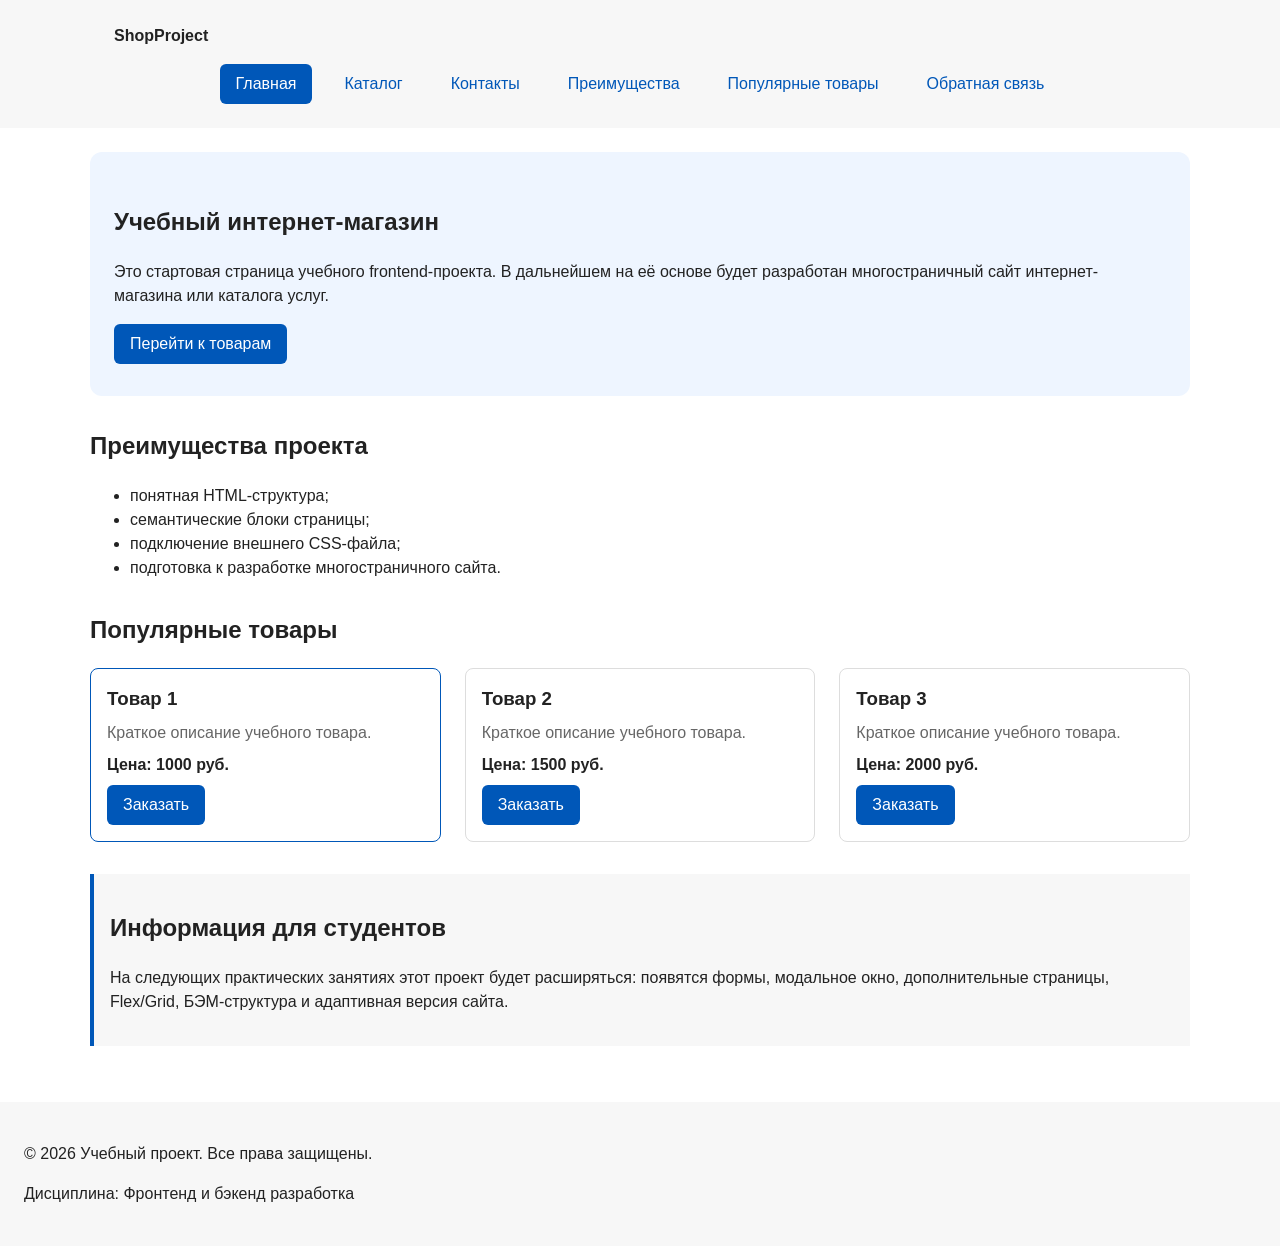
==== commit 3d478e5e: "Merge pull request #8 from Dark1367/refactor/bem-css-classes refactor: apply BEM naming to CSS class" ====
--- a/index.html
+++ b/index.html
@@ -16,18 +16,30 @@
 
   <body>
 
-    <header>
-      <div class="site-header">
-        <a class="site-logo" href="index.html">ShopProject</a>
+    <header class="site-header">
+      <div class="site-header__inner">
+        <a class="site-header__logo" href="index.html">ShopProject</a>
 
         <nav class="site-nav" aria-label="Основная навигация">
           <ul class="site-nav__list">
-            <li><a href="index.html">Главная</a></li>
-            <li><a href="catalog.html">Каталог</a></li>
-            <li><a href="contacts.html">Контакты</a></li>
-            <li><a href="index.html#advantages">Преимущества</a></li>
-            <li><a href="index.html#popular">Популярные товары</a></li>
-            <li><a href="index.html#contacts">Обратная связь</a></li>
+            <li class="site-nav__item">
+              <a class="site-nav__link site-nav__link--active" href="index.html">Главная</a>
+            </li>
+            <li class="site-nav__item">
+              <a class="site-nav__link" href="catalog.html">Каталог</a>
+            </li>
+            <li class="site-nav__item">
+              <a class="site-nav__link" href="contacts.html">Контакты</a>
+            </li>
+            <li class="site-nav__item">
+              <a class="site-nav__link" href="index.html#advantages">Преимущества</a>
+            </li>
+            <li class="site-nav__item">
+              <a class="site-nav__link" href="index.html#popular">Популярные товары</a>
+            </li>
+            <li class="site-nav__item">
+              <a class="site-nav__link" href="index.html#contacts">Обратная связь</a>
+            </li>
           </ul>
         </nav>
       </div>
@@ -35,54 +47,54 @@
 
     <main>
       <section class="hero">
-        <h1>Учебный интернет-магазин</h1>
-        <p>
+        <h1 class="hero__title">Учебный интернет-магазин</h1>
+        <p class="hero__text">
           Это стартовая страница учебного frontend-проекта.
           В дальнейшем на её основе будет разработан многостраничный сайт
           интернет-магазина или каталога услуг.
         </p>
-        <a class="button" href="#popular">Перейти к товарам</a>
+        <a class="button button--primary" href="#popular">Перейти к товарам</a>
       </section>
 
       <section class="section" id="advantages">
-        <h2>Преимущества проекта</h2>
+        <h2 class="section__title">Преимущества проекта</h2>
 
         <ul class="advantages-list">
-          <li>понятная HTML-структура;</li>
-          <li>семантические блоки страницы;</li>
-          <li>подключение внешнего CSS-файла;</li>
-          <li>подготовка к разработке многостраничного сайта.</li>
+          <li class="advantages-list__item">понятная HTML-структура;</li>
+          <li class="advantages-list__item">семантические блоки страницы;</li>
+          <li class="advantages-list__item">подключение внешнего CSS-файла;</li>
+          <li class="advantages-list__item">подготовка к разработке многостраничного сайта.</li>
         </ul>
       </section>
 
 
       <section class="section" id="popular">
-        <h2>Популярные товары</h2>
+        <h2 class="section__title">Популярные товары</h2>
 
         <div class="products-grid">
-          <article class="product-card">
-            <h3>Товар 1</h3>
-            <p>Краткое описание учебного товара.</p>
-            <p>Цена: 1000 руб.</p>
-            <button class="button product-card__button" type="button" data-product="Товар 1">
+          <article class="product-card product-card--featured">
+            <h3 class="product-card__title">Товар 1</h3>
+            <p class="product-card__description">Краткое описание учебного товара.</p>
+            <p class="product-card__price">Цена: 1000 руб.</p>
+            <button class="button button--primary product-card__button" type="button" data-product="Товар 1">
               Заказать
             </button>
           </article>
 
           <article class="product-card">
-            <h3>Товар 2</h3>
-            <p>Краткое описание учебного товара.</p>
-            <p>Цена: 1500 руб.</p>
-            <button class="button product-card__button" type="button" data-product="Товар 2">
+            <h3 class="product-card__title">Товар 2</h3>
+            <p class="product-card__description">Краткое описание учебного товара.</p>
+            <p class="product-card__price">Цена: 1500 руб.</p>
+            <button class="button button--primary product-card__button" type="button" data-product="Товар 2">
               Заказать
             </button>
           </article>
 
           <article class="product-card">
-            <h3>Товар 3</h3>
-            <p>Краткое описание учебного товара.</p>
-            <p>Цена: 2000 руб.</p>
-            <button class="button product-card__button" type="button" data-product="Товар 3">
+            <h3 class="product-card__title">Товар 3</h3>
+            <p class="product-card__description">Краткое описание учебного товара.</p>
+            <p class="product-card__price">Цена: 2000 руб.</p>
+            <button class="button button--primary product-card__button" type="button" data-product="Товар 3">
               Заказать
             </button>
           </article>
@@ -90,7 +102,7 @@
       </section>
 
       <aside class="aside-info">
-        <h2>Информация для студентов</h2>
+        <h2 class="aside-info__title">Информация для студентов</h2>
         <p>
           На следующих практических занятиях этот проект будет расширяться:
           появятся формы, модальное окно, дополнительные страницы, Flex/Grid,
@@ -99,20 +111,21 @@
       </aside>
     </main>
 
-    <footer id="contacts">
+    <footer class="site-footer" id="contacts">
       <p>&copy; 2026 Учебный проект. Все права защищены.</p>
       <p>Дисциплина: Фронтенд и бэкенд разработка</p>
     </footer>
 
     <dialog class="order-dialog" id="order-dialog" aria-labelledby="order-dialog-title">
-  <h2 id="order-dialog-title">Оформление заявки</h2>
+  <h2 class="order-dialog__title" id="order-dialog-title">Оформление заявки</h2>
 
   <form class="order-form" id="order-form" action="#" method="post" novalidate>
     <input id="selected-product" name="selected-product" type="hidden">
 
-    <div class="form-field">
-      <label for="order-name">Имя</label>
-      <input
+    <div class="order-form__field">
+      <label class="order-form__label" for="order-name">Имя</label>
+      <input
+        class="order-form__input"
         id="order-name"
         name="name"
         type="text"
@@ -123,9 +136,10 @@
       >
     </div>
 
-    <div class="form-field">
-      <label for="order-email">E-mail</label>
-      <input
+    <div class="order-form__field">
+      <label class="order-form__label" for="order-email">E-mail</label>
+      <input
+        class="order-form__input"
         id="order-email"
         name="email"
         type="email"
@@ -135,9 +149,10 @@
       >
     </div>
 
-    <div class="form-field">
-      <label for="order-phone">Телефон</label>
-      <input
+    <div class="order-form__field">
+      <label class="order-form__label" for="order-phone">Телефон</label>
+      <input
+        class="order-form__input"
         id="order-phone"
         name="phone"
         type="tel"
@@ -146,21 +161,22 @@
         pattern="^\+7 \(\d{3}\) \d{3}-\d{2}-\d{2}$"
         required
       >
-      <small>Формат: +7 (900) 000-00-00</small>
-    </div>
-
-    <div class="form-field">
-      <label for="order-date">Дата связи</label>
-      <input
+      <small class="order-form__hint">Формат: +7 (900) 000-00-00</small>
+    </div>
+
+    <div class="order-form__field">
+      <label class="order-form__label" for="order-date">Дата связи</label>
+      <input
+        class="order-form__input"
         id="order-date"
         name="date"
         type="date"
       >
     </div>
 
-    <div class="form-field">
-      <label for="order-topic">Тема заявки</label>
-      <select id="order-topic" name="topic" required>
+    <div class="order-form__field">
+      <label class="order-form__label" for="order-topic">Тема заявки</label>
+      <select class="order-form__select" id="order-topic" name="topic" required>
         <option value="">Выберите тему</option>
         <option value="product">Заказ товара</option>
         <option value="consultation">Консультация</option>
@@ -168,9 +184,10 @@
       </select>
     </div>
 
-    <div class="form-field">
-      <label for="order-comment">Комментарий</label>
+    <div class="order-form__field">
+      <label class="order-form__label" for="order-comment">Комментарий</label>
       <textarea
+        class="order-form__textarea"
         id="order-comment"
         name="comment"
         rows="4"
@@ -178,9 +195,10 @@
       ></textarea>
     </div>
 
-    <div class="form-field form-field--checkbox">
-      <label>
+    <div class="order-form__field order-form__field--checkbox">
+      <label class="order-form__label">
         <input
+          class="order-form__checkbox"
           id="order-agreement"
           name="agreement"
           type="checkbox"
@@ -190,9 +208,9 @@
       </label>
     </div>
 
-    <div class="form-actions">
-      <button type="button" id="close-order-dialog">Закрыть</button>
-      <button type="submit">Отправить заявку</button>
+    <div class="order-form__actions">
+      <button class="button button--secondary" type="button" id="close-order-dialog">Закрыть</button>
+      <button class="button button--primary" type="submit">Отправить заявку</button>
     </div>
   </form>
 </dialog>
--- a/css/style.css
+++ b/css/style.css
@@ -35,6 +35,8 @@
 
 /* ===============================
    2. Базовые стили
+   Стили по тегам задаются только здесь.
+   Компоненты ниже оформляются через БЭМ-классы.
    =============================== */
 
 * {
@@ -56,27 +58,9 @@
   background-color: var(--color-bg);
 }
 
-/*
-  Задаём внутренние отступы для основных областей страницы.
-  Это делает содержимое визуально отделённым от краёв окна браузера.
-*/
-header,
-main,
-footer {
+main {
   padding: var(--space-lg);
 }
-
-header {
-  background-color: var(--color-surface);
-}
-
-footer {
-  background-color: var(--color-surface);
-}
-
-/* ===============================
-   3. Общие элементы интерфейса
-   =============================== */
 
 a {
   color: var(--color-primary);
@@ -99,22 +83,43 @@
   outline-offset: 4px;
 }
 
-/*
-  Пока это обычная ссылка, но визуально она оформляется как кнопка.
-*/
+/* ===============================
+   3. Блок button
+   =============================== */
+
 .button {
   display: inline-block;
   padding: var(--space-sm) var(--space-md);
+  border: none;
+  border-radius: var(--radius-sm);
+  font: inherit;
+  text-decoration: none;
+  cursor: pointer;
+}
+
+.button--primary {
   color: var(--color-white);
   background-color: var(--color-primary);
-  text-decoration: none;
-  border: none;
-  border-radius: var(--radius-sm);
-  cursor: pointer;
-}
-
-.button:hover {
+}
+
+/*
+  color задан явно, чтобы у кнопок-ссылок текст
+  не перекрашивался правилом a:hover.
+*/
+.button--primary:hover {
+  color: var(--color-white);
   background-color: var(--color-primary-dark);
+}
+
+.button--secondary {
+  color: var(--color-primary);
+  background-color: transparent;
+  border: 1px solid var(--color-primary);
+}
+
+.button--secondary:hover {
+  color: var(--color-white);
+  background-color: var(--color-primary);
 }
 
 .button:focus-visible {
@@ -122,36 +127,38 @@
   outline-offset: 3px;
 }
 
-.button:disabled {
+.button:disabled,
+.button--disabled {
   opacity: 0.6;
   cursor: not-allowed;
 }
 
 /* ===============================
-   4. Компоненты страницы
-   =============================== */
-
-/*
-  Шапка: ограничиваем ширину содержимого,
-  чтобы оно не растягивалось слишком сильно на широких экранах.
+   4. Шапка и навигация
+   =============================== */
+
+/*
+  Блок site-header: фон шапки на всю ширину,
+  содержимое ограничено внутренним контейнером.
 */
 .site-header {
+  background-color: var(--color-surface);
+}
+
+.site-header__inner {
   max-width: var(--container-width);
   margin: 0 auto;
-}
-
-/*
-  Текстовый логотип.
-*/
-.site-logo {
-  font-weight: bold;
+  padding: var(--space-lg);
+}
+
+.site-header__logo {
+  font-weight: 700;
+  color: var(--color-text);
   text-decoration: none;
-  color: var(--color-text);
-}
-
-/*
-  Навигация: меню выстроено в строку через Flexbox.
-  Расстояние между пунктами задаётся через gap.
+}
+
+/*
+  Блок site-nav: меню выстроено в строку через Flexbox.
 */
 .site-nav__list {
   display: flex;
@@ -164,7 +171,7 @@
   list-style: none;
 }
 
-.site-nav__list a {
+.site-nav__link {
   display: inline-block;
   padding: var(--space-sm) var(--space-md);
   color: var(--color-primary);
@@ -172,14 +179,27 @@
   border-radius: var(--radius-sm);
 }
 
-.site-nav__list a:hover {
+.site-nav__link:hover {
   color: var(--color-white);
   background-color: var(--color-primary);
 }
 
-/*
-  Хлебные крошки на внутренних страницах.
-  Текущая страница оформлена через span, перед ней выводится разделитель.
+.site-nav__link:focus-visible {
+  outline: 2px solid var(--color-primary);
+  outline-offset: 3px;
+}
+
+/*
+  Модификатор активного пункта меню — текущая страница.
+*/
+.site-nav__link--active {
+  color: var(--color-white);
+  background-color: var(--color-primary);
+}
+
+/*
+  Блок breadcrumbs: текущая страница не является ссылкой,
+  перед ней выводится разделитель.
 */
 .breadcrumbs {
   max-width: var(--container-width);
@@ -188,18 +208,21 @@
   color: var(--color-muted);
 }
 
-.breadcrumbs a {
+.breadcrumbs__link {
   color: var(--color-primary);
 }
 
-.breadcrumbs span::before {
+.breadcrumbs__current::before {
   content: " / ";
   color: var(--color-muted);
 }
 
-/*
-  Hero-блок — первый крупный блок страницы.
-  Он визуально отделяется от остальных разделов фоном и отступами.
+/* ===============================
+   5. Разделы страницы
+   =============================== */
+
+/*
+  Блок hero — первый экран главной страницы.
 */
 .hero {
   max-width: var(--container-width);
@@ -209,17 +232,43 @@
   border-radius: var(--radius-lg);
 }
 
+/*
+  Блок section — универсальный раздел страницы.
+*/
 .section {
   max-width: var(--container-width);
   margin: 0 auto var(--space-xl);
 }
 
-.section h2 {
+.section__title {
   margin-top: 0;
 }
 
 /*
-  Сетка карточек товаров через CSS Grid: три равные колонки.
+  Блок aside-info — дополнительный информационный блок.
+*/
+.aside-info {
+  max-width: var(--container-width);
+  margin: 0 auto var(--space-xl);
+  padding: var(--space-md);
+  border-left: 4px solid var(--color-primary);
+  background-color: var(--color-surface);
+}
+
+/*
+  Блок site-footer — подвал сайта.
+*/
+.site-footer {
+  padding: var(--space-lg);
+  background-color: var(--color-surface);
+}
+
+/* ===============================
+   6. Товары и каталог
+   =============================== */
+
+/*
+  Блок products-grid отвечает только за расположение карточек.
 */
 .products-grid {
   display: grid;
@@ -228,36 +277,59 @@
 }
 
 /*
-  Карточка товара — самостоятельный блок.
-  Внутри карточки содержимое выстроено в колонку через Flexbox,
+  Блок product-card — переиспользуемая карточка товара.
+  Содержимое выстроено в колонку через Flexbox,
   кнопка прижата к нижнему краю.
 */
 .product-card {
   display: flex;
   flex-direction: column;
   gap: var(--space-sm);
-  margin-bottom: 0;
   padding: var(--space-md);
   border: 1px solid var(--color-border);
   border-radius: var(--radius-md);
   background-color: var(--color-bg);
 }
 
-.product-card .button {
+.product-card:hover {
+  border-color: var(--color-primary);
+}
+
+.product-card--featured {
+  border-color: var(--color-primary);
+}
+
+.product-card--discount {
+  border-color: var(--color-danger);
+}
+
+.product-card__title {
+  margin: 0;
+  color: var(--color-text);
+}
+
+.product-card__description {
+  margin: 0;
+  color: var(--color-muted);
+}
+
+.product-card__price {
+  margin: 0;
+  font-weight: 700;
+}
+
+.product-card--discount .product-card__price {
+  color: var(--color-danger);
+}
+
+.product-card__button {
   margin-top: auto;
   align-self: flex-start;
 }
 
-.product-card:hover {
-  border-color: var(--color-primary);
-}
-
-.product-card h3 {
-  margin-top: 0;
-}
-
-/*
-  Страница каталога: сетка «фильтры + товары» через именованные области Grid.
+/*
+  Блок catalog-layout: сетка «фильтры + товары»
+  через именованные области Grid.
 */
 .catalog-layout {
   max-width: var(--container-width);
@@ -281,30 +353,30 @@
 }
 
 /*
-  Форма фильтров: группы полей разделены через gap.
+  Блок filters-form — форма фильтров каталога.
 */
 .filters-form {
   display: grid;
   gap: var(--space-md);
 }
 
-.filters-form fieldset {
+.filters-form__group {
   margin: 0;
   padding: var(--space-md);
   border: 1px solid var(--color-border);
   border-radius: var(--radius-sm);
 }
 
-.filters-form legend {
+.filters-form__legend {
   font-weight: 700;
 }
 
-.filters-form label {
+.filters-form__label {
   display: block;
   margin-bottom: var(--space-sm);
 }
 
-.filters-form input[type="number"] {
+.filters-form__input {
   width: 100%;
   padding: 8px 10px;
   border: 1px solid var(--color-border);
@@ -312,21 +384,13 @@
   font: inherit;
 }
 
-/*
-  Дополнительный информационный блок.
-*/
-.aside-info {
-  max-width: var(--container-width);
-  margin: 0 auto var(--space-xl);
-  padding: var(--space-md);
-  border-left: 4px solid var(--color-primary);
-  background-color: var(--color-surface);
-}
-
-/* ===============================
-   5. Форма и модальное окно
-   =============================== */
-
+/* ===============================
+   7. Модальное окно и форма заявки
+   =============================== */
+
+/*
+  Блок order-dialog — модальное окно заявки.
+*/
 .order-dialog {
   width: min(100% - 32px, 560px);
   padding: var(--space-lg);
@@ -338,18 +402,26 @@
   background-color: rgba(0, 0, 0, 0.5);
 }
 
-.form-field {
+.order-dialog__title {
+  margin-top: 0;
+}
+
+/*
+  Блок order-form — форма заявки.
+  Отдельный блок, чтобы форму можно было использовать и вне модального окна.
+*/
+.order-form__field {
   margin-bottom: var(--space-md);
 }
 
-.form-field label {
+.order-form__label {
   display: block;
   margin-bottom: var(--space-xs);
 }
 
-.form-field input,
-.form-field select,
-.form-field textarea {
+.order-form__input,
+.order-form__select,
+.order-form__textarea {
   width: 100%;
   padding: 10px 12px;
   border: 1px solid var(--color-border);
@@ -357,55 +429,47 @@
   font: inherit;
 }
 
-.form-field input[type="checkbox"] {
-  width: auto;
-}
-
-.form-field small {
+.order-form__hint {
   display: block;
   margin-top: var(--space-xs);
   color: var(--color-muted);
 }
 
-/*
-  Состояния полей формы: наведение, видимый фокус, ошибка.
-*/
-.form-field input:hover,
-.form-field select:hover,
-.form-field textarea:hover {
+.order-form__input:hover,
+.order-form__select:hover,
+.order-form__textarea:hover {
   border-color: var(--color-primary);
 }
 
-.form-field input:focus-visible,
-.form-field select:focus-visible,
-.form-field textarea:focus-visible,
-.form-actions button:focus-visible {
+.order-form__input:focus-visible,
+.order-form__select:focus-visible,
+.order-form__textarea:focus-visible {
   outline: 2px solid var(--color-primary);
   outline-offset: 3px;
 }
 
 /*
-  Ошибочное поле. Селекторы с .form-field нужны, чтобы правило
-  перебивало по специфичности border из .form-field input и :hover.
-*/
-[aria-invalid="true"],
-.form-field input[aria-invalid="true"],
-.form-field select[aria-invalid="true"],
-.form-field textarea[aria-invalid="true"] {
+  Ошибочное поле: атрибут aria-invalid выставляет JavaScript при проверке.
+  Правило стоит после :hover, чтобы красная рамка не пропадала при наведении.
+*/
+.order-form__input[aria-invalid="true"],
+.order-form__select[aria-invalid="true"],
+.order-form__textarea[aria-invalid="true"] {
   border-color: var(--color-danger);
 }
 
-/*
-  Кнопки формы.
-*/
-.form-actions {
+.order-form__checkbox[aria-invalid="true"] {
+  outline: 2px solid var(--color-danger);
+}
+
+.order-form__actions {
   display: flex;
   gap: var(--space-md);
   margin-top: var(--space-lg);
 }
 
 /*
-  Сообщение об успешной отправке.
+  Блок success-message — сообщение об успешной отправке.
 */
 .success-message {
   max-width: var(--container-width);
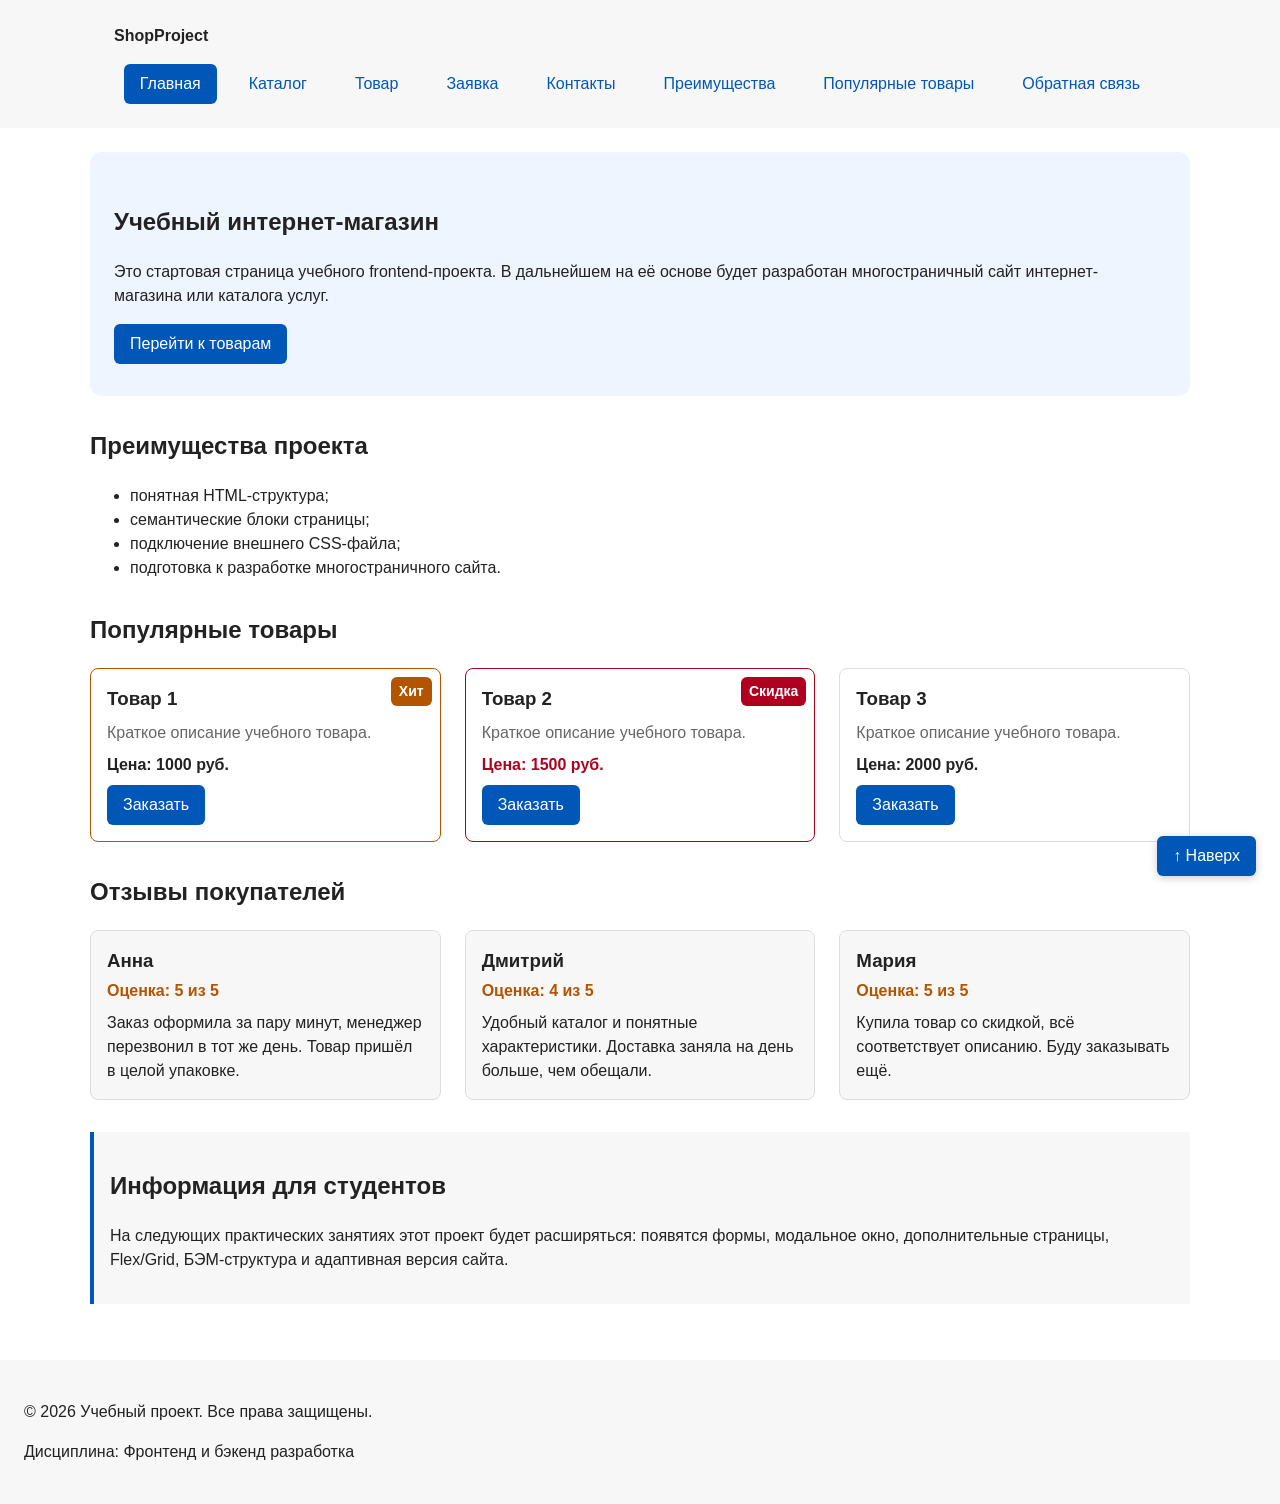
==== commit 26c12fc9: "fix: prepare HTML CSS project for submission" ====
--- a/index.html
+++ b/index.html
@@ -29,6 +29,12 @@
               <a class="site-nav__link" href="catalog.html">Каталог</a>
             </li>
             <li class="site-nav__item">
+              <a class="site-nav__link" href="product.html">Товар</a>
+            </li>
+            <li class="site-nav__item">
+              <a class="site-nav__link" href="order.html">Заявка</a>
+            </li>
+            <li class="site-nav__item">
               <a class="site-nav__link" href="contacts.html">Контакты</a>
             </li>
             <li class="site-nav__item">
@@ -72,7 +78,8 @@
         <h2 class="section__title">Популярные товары</h2>
 
         <div class="products-grid">
-          <article class="product-card product-card--featured">
+          <article class="product-card product-card--hit">
+            <span class="product-card__badge product-card__badge--hit">Хит</span>
             <h3 class="product-card__title">Товар 1</h3>
             <p class="product-card__description">Краткое описание учебного товара.</p>
             <p class="product-card__price">Цена: 1000 руб.</p>
@@ -81,7 +88,8 @@
             </button>
           </article>
 
-          <article class="product-card">
+          <article class="product-card product-card--discount">
+            <span class="product-card__badge product-card__badge--discount">Скидка</span>
             <h3 class="product-card__title">Товар 2</h3>
             <p class="product-card__description">Краткое описание учебного товара.</p>
             <p class="product-card__price">Цена: 1500 руб.</p>
@@ -97,6 +105,39 @@
             <button class="button button--primary product-card__button" type="button" data-product="Товар 3">
               Заказать
             </button>
+          </article>
+        </div>
+      </section>
+
+      <section class="section reviews" id="reviews">
+        <h2 class="section__title">Отзывы покупателей</h2>
+
+        <div class="reviews__list">
+          <article class="review-card">
+            <h3 class="review-card__author">Анна</h3>
+            <p class="review-card__rating">Оценка: 5 из 5</p>
+            <p class="review-card__text">
+              Заказ оформила за пару минут, менеджер перезвонил в тот же день.
+              Товар пришёл в целой упаковке.
+            </p>
+          </article>
+
+          <article class="review-card">
+            <h3 class="review-card__author">Дмитрий</h3>
+            <p class="review-card__rating">Оценка: 4 из 5</p>
+            <p class="review-card__text">
+              Удобный каталог и понятные характеристики. Доставка заняла
+              на день больше, чем обещали.
+            </p>
+          </article>
+
+          <article class="review-card">
+            <h3 class="review-card__author">Мария</h3>
+            <p class="review-card__rating">Оценка: 5 из 5</p>
+            <p class="review-card__text">
+              Купила товар со скидкой, всё соответствует описанию.
+              Буду заказывать ещё.
+            </p>
           </article>
         </div>
       </section>
@@ -219,5 +260,7 @@
   Форма успешно отправлена!
 </p>
 
+    <a class="button button--primary scroll-top" href="#" aria-label="Вернуться в начало страницы">↑ Наверх</a>
+
   </body>
 </html>
--- a/css/style.css
+++ b/css/style.css
@@ -13,6 +13,7 @@
   --color-surface: #f7f7f7;
   --color-surface-accent: #eef5ff;
   --color-danger: #b00020;
+  --color-hit: #b35400;
   --color-success: #168a2f;
   --color-success-bg: #eefaf0;
   --color-white: #ffffff;
@@ -31,6 +32,9 @@
 
   /* Размеры */
   --container-width: 1100px;
+
+  /* Слои по оси z */
+  --z-scroll-top: 100;
 }
 
 /* ===============================
@@ -217,6 +221,10 @@
   color: var(--color-muted);
 }
 
+.breadcrumbs__separator {
+  color: var(--color-muted);
+}
+
 /* ===============================
    5. Разделы страницы
    =============================== */
@@ -282,6 +290,7 @@
   кнопка прижата к нижнему краю.
 */
 .product-card {
+  position: relative;
   display: flex;
   flex-direction: column;
   gap: var(--space-sm);
@@ -303,6 +312,32 @@
   border-color: var(--color-danger);
 }
 
+.product-card--hit {
+  border-color: var(--color-hit);
+}
+
+/*
+  Бейдж позиционируется относительно карточки (position: relative у .product-card).
+*/
+.product-card__badge {
+  position: absolute;
+  top: var(--space-sm);
+  right: var(--space-sm);
+  padding: 4px 8px;
+  font-size: 14px;
+  font-weight: 700;
+  color: var(--color-white);
+  border-radius: var(--radius-sm);
+}
+
+.product-card__badge--hit {
+  background-color: var(--color-hit);
+}
+
+.product-card__badge--discount {
+  background-color: var(--color-danger);
+}
+
 .product-card__title {
   margin: 0;
   color: var(--color-text);
@@ -342,6 +377,9 @@
 
 .catalog-filters {
   grid-area: filters;
+  position: sticky;
+  top: var(--space-md);
+  align-self: start;
   padding: var(--space-md);
   border: 1px solid var(--color-border);
   border-radius: var(--radius-md);
@@ -384,8 +422,190 @@
   font: inherit;
 }
 
+/*
+  Блок product-details — подробная карточка товара на product.html.
+  Слева изображение, справа информация (CSS Grid).
+*/
+.product-details {
+  max-width: var(--container-width);
+  margin: 0 auto var(--space-xl);
+  display: grid;
+  grid-template-columns: 1fr 1fr;
+  gap: var(--space-xl);
+  align-items: start;
+}
+
+.product-details__media {
+  position: relative;
+}
+
+.product-details__image {
+  display: block;
+  width: 100%;
+  height: auto;
+  border-radius: var(--radius-lg);
+}
+
+.product-details__badge {
+  position: absolute;
+  top: var(--space-md);
+  left: var(--space-md);
+  padding: 4px 10px;
+  font-weight: 700;
+  color: var(--color-white);
+  background-color: var(--color-hit);
+  border-radius: var(--radius-sm);
+}
+
+.product-details__title {
+  margin-top: 0;
+}
+
+.product-details__category,
+.product-details__status {
+  margin: 0 0 var(--space-sm);
+  color: var(--color-muted);
+}
+
+.product-details__status {
+  color: var(--color-success);
+  font-weight: 700;
+}
+
+.product-details__price {
+  margin: 0 0 var(--space-sm);
+  font-size: 28px;
+  font-weight: 700;
+}
+
+.product-details__features {
+  padding-left: var(--space-lg);
+}
+
+.product-details__actions {
+  display: flex;
+  flex-wrap: wrap;
+  gap: var(--space-md);
+}
+
+/*
+  Блок product-table — таблица характеристик товара.
+*/
+.product-table {
+  width: 100%;
+  border-collapse: collapse;
+}
+
+.product-table__caption {
+  margin-bottom: var(--space-sm);
+  font-weight: 700;
+  text-align: left;
+}
+
+.product-table__cell {
+  padding: var(--space-sm) var(--space-md);
+  border: 1px solid var(--color-border);
+  text-align: left;
+}
+
+.product-table__cell--head {
+  color: var(--color-white);
+  background-color: var(--color-primary);
+}
+
+.product-table__cell--name {
+  width: 40%;
+  font-weight: 400;
+  background-color: var(--color-surface);
+}
+
+.product-table__row:hover .product-table__cell {
+  background-color: var(--color-surface-accent);
+}
+
 /* ===============================
-   7. Модальное окно и форма заявки
+   7. Отзывы, FAQ и кнопка «Наверх»
+   =============================== */
+
+/*
+  Блок reviews — отзывы покупателей на главной странице.
+*/
+.reviews__list {
+  display: grid;
+  grid-template-columns: repeat(3, 1fr);
+  gap: var(--space-lg);
+}
+
+.review-card {
+  padding: var(--space-md);
+  border: 1px solid var(--color-border);
+  border-radius: var(--radius-md);
+  background-color: var(--color-surface);
+}
+
+.review-card__author {
+  margin: 0 0 var(--space-xs);
+}
+
+.review-card__rating {
+  margin: 0 0 var(--space-sm);
+  font-weight: 700;
+  color: var(--color-hit);
+}
+
+.review-card__text {
+  margin: 0;
+}
+
+/*
+  Блок faq — часто задаваемые вопросы.
+  Раскрытие работает за счёт тегов details/summary, без JavaScript.
+*/
+.faq__item {
+  margin-bottom: var(--space-sm);
+  border: 1px solid var(--color-border);
+  border-radius: var(--radius-md);
+}
+
+.faq__question {
+  padding: var(--space-md);
+  font-weight: 700;
+  cursor: pointer;
+}
+
+.faq__question:hover {
+  color: var(--color-primary);
+}
+
+.faq__question:focus-visible {
+  outline: 2px solid var(--color-primary);
+  outline-offset: 3px;
+}
+
+.faq__item[open] .faq__question {
+  color: var(--color-primary);
+  border-bottom: 1px solid var(--color-border);
+}
+
+.faq__answer {
+  margin: 0;
+  padding: var(--space-md);
+}
+
+/*
+  Блок scroll-top — кнопка «Наверх», закреплена в правом нижнем углу окна.
+  z-index поднимает её над содержимым страницы.
+*/
+.scroll-top {
+  position: fixed;
+  right: var(--space-lg);
+  bottom: var(--space-lg);
+  z-index: var(--z-scroll-top);
+  box-shadow: 0 2px 8px rgba(0, 0, 0, 0.2);
+}
+
+/* ===============================
+   8. Модальное окно и форма заявки
    =============================== */
 
 /*
@@ -404,6 +624,13 @@
 
 .order-dialog__title {
   margin-top: 0;
+}
+
+/*
+  Форма на отдельной странице order.html.
+*/
+.order-page__form {
+  max-width: 560px;
 }
 
 /*
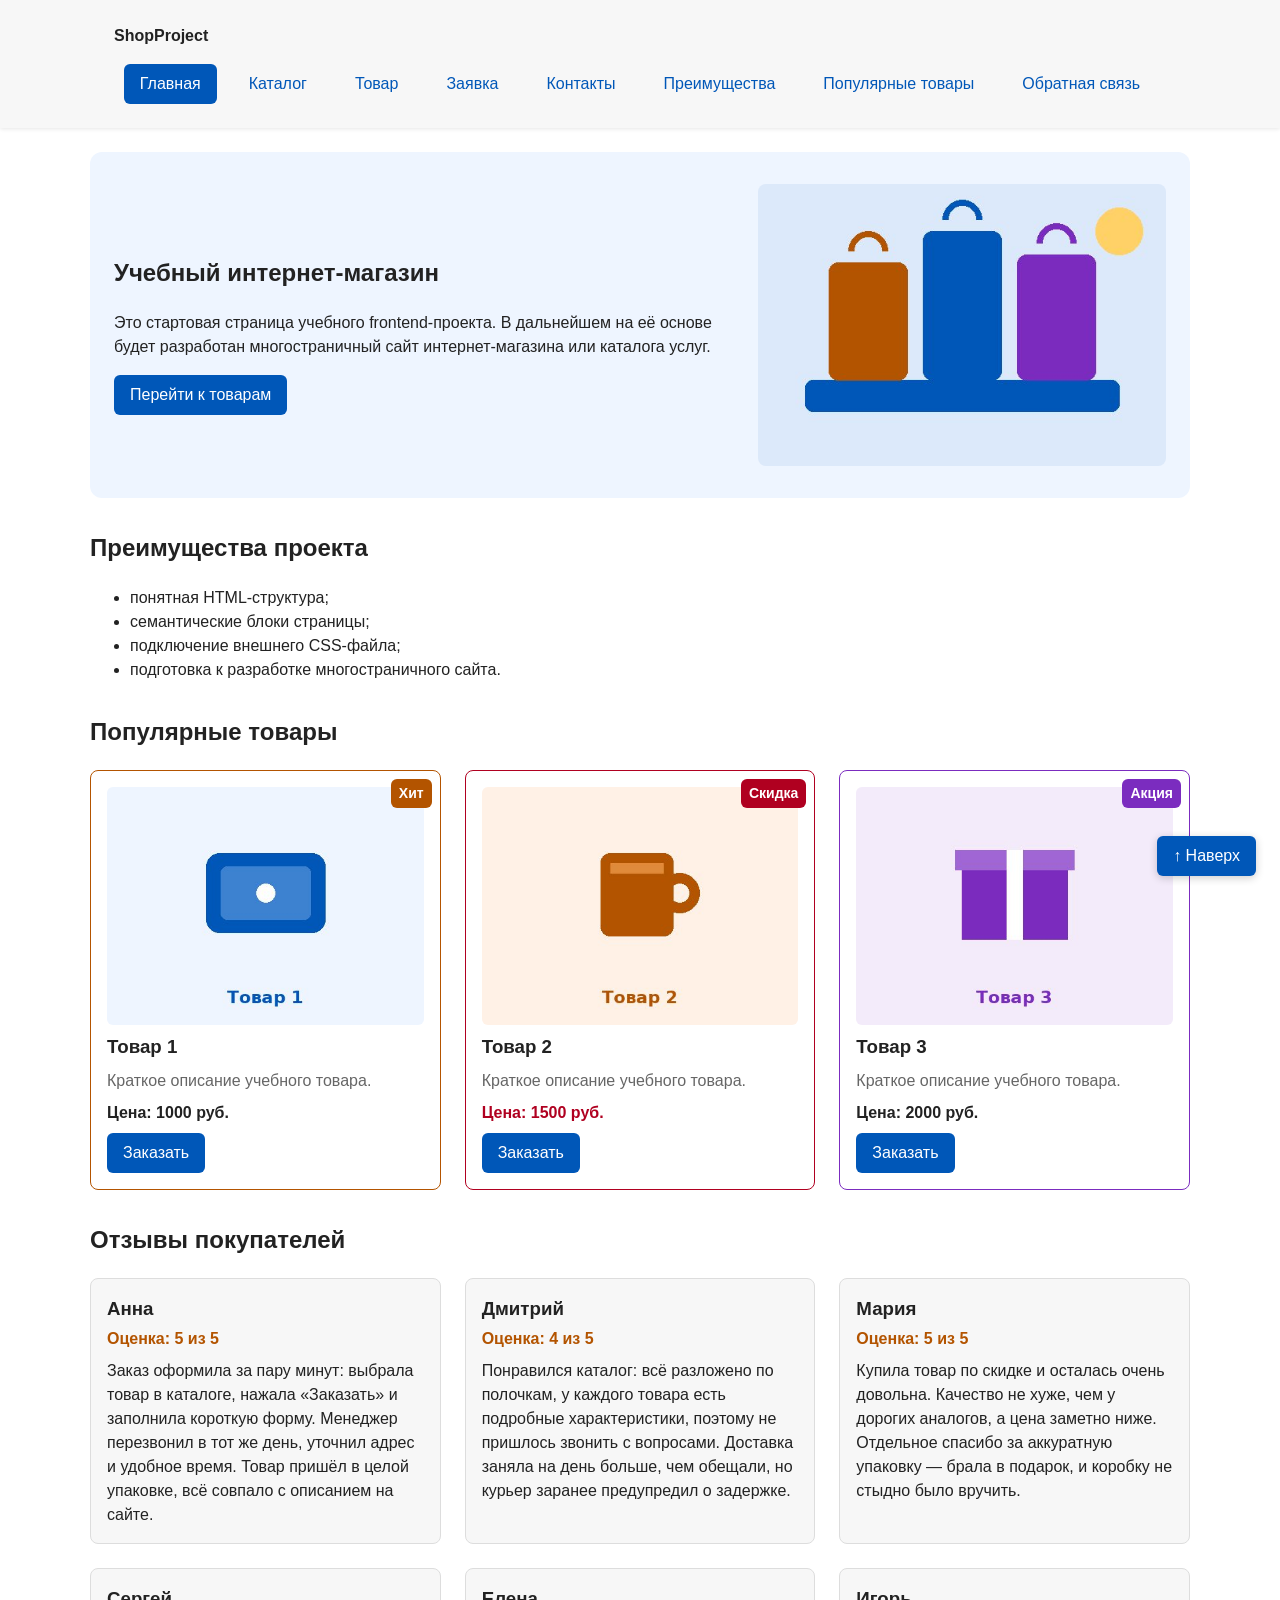
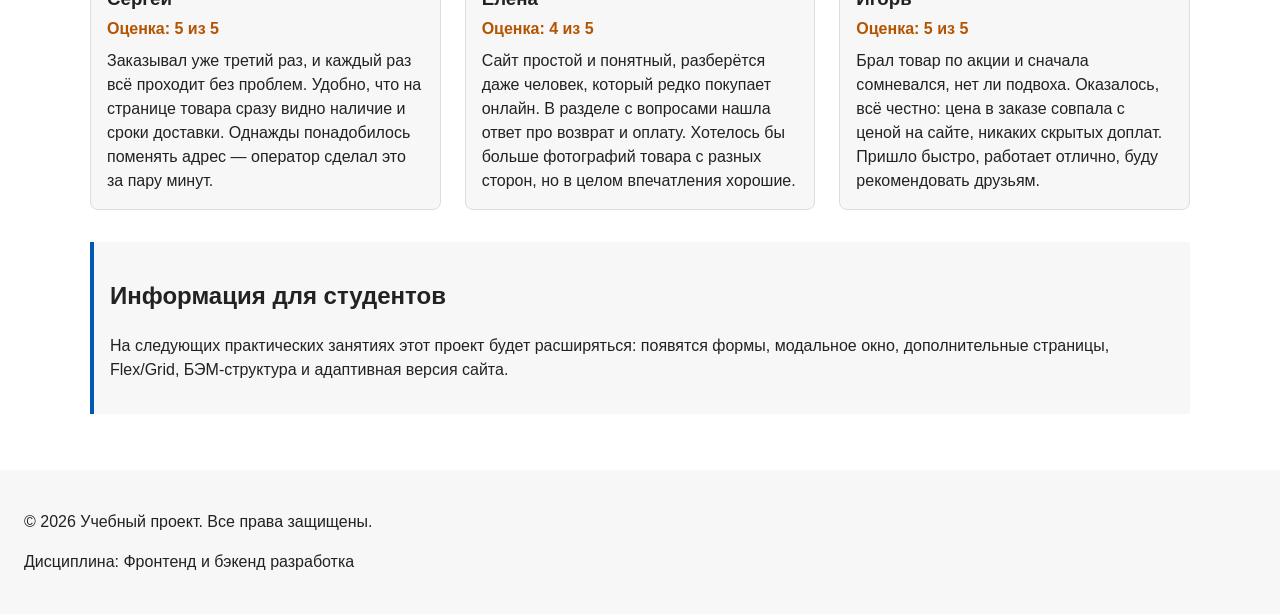
==== commit bd05297b: "тФВЩ" ====
--- a/index.html
+++ b/index.html
@@ -53,13 +53,16 @@
 
     <main>
       <section class="hero">
-        <h1 class="hero__title">Учебный интернет-магазин</h1>
-        <p class="hero__text">
-          Это стартовая страница учебного frontend-проекта.
-          В дальнейшем на её основе будет разработан многостраничный сайт
-          интернет-магазина или каталога услуг.
-        </p>
-        <a class="button button--primary" href="#popular">Перейти к товарам</a>
+        <div class="hero__content">
+          <h1 class="hero__title">Учебный интернет-магазин</h1>
+          <p class="hero__text">
+            Это стартовая страница учебного frontend-проекта.
+            В дальнейшем на её основе будет разработан многостраничный сайт
+            интернет-магазина или каталога услуг.
+          </p>
+          <a class="button button--primary" href="#popular">Перейти к товарам</a>
+        </div>
+        <img class="hero__image" src="images/hero.jpg" alt="Пакеты с покупками на витрине" width="520" height="360">
       </section>
 
       <section class="section" id="advantages">
@@ -80,6 +83,7 @@
         <div class="products-grid">
           <article class="product-card product-card--hit">
             <span class="product-card__badge product-card__badge--hit">Хит</span>
+            <img class="product-card__image" src="images/product-1.jpg" alt="Товар 1" width="480" height="360" loading="lazy">
             <h3 class="product-card__title">Товар 1</h3>
             <p class="product-card__description">Краткое описание учебного товара.</p>
             <p class="product-card__price">Цена: 1000 руб.</p>
@@ -90,6 +94,7 @@
 
           <article class="product-card product-card--discount">
             <span class="product-card__badge product-card__badge--discount">Скидка</span>
+            <img class="product-card__image" src="images/product-2.jpg" alt="Товар 2" width="480" height="360" loading="lazy">
             <h3 class="product-card__title">Товар 2</h3>
             <p class="product-card__description">Краткое описание учебного товара.</p>
             <p class="product-card__price">Цена: 1500 руб.</p>
@@ -98,7 +103,9 @@
             </button>
           </article>
 
-          <article class="product-card">
+          <article class="product-card product-card--promo">
+            <span class="product-card__badge product-card__badge--promo">Акция</span>
+            <img class="product-card__image" src="images/product-3.jpg" alt="Товар 3" width="480" height="360" loading="lazy">
             <h3 class="product-card__title">Товар 3</h3>
             <p class="product-card__description">Краткое описание учебного товара.</p>
             <p class="product-card__price">Цена: 2000 руб.</p>
@@ -117,8 +124,7 @@
             <h3 class="review-card__author">Анна</h3>
             <p class="review-card__rating">Оценка: 5 из 5</p>
             <p class="review-card__text">
-              Заказ оформила за пару минут, менеджер перезвонил в тот же день.
-              Товар пришёл в целой упаковке.
+              Заказ оформила за пару минут: выбрала товар в каталоге, нажала «Заказать» и заполнила короткую форму. Менеджер перезвонил в тот же день, уточнил адрес и удобное время. Товар пришёл в целой упаковке, всё совпало с описанием на сайте.
             </p>
           </article>
 
@@ -126,8 +132,7 @@
             <h3 class="review-card__author">Дмитрий</h3>
             <p class="review-card__rating">Оценка: 4 из 5</p>
             <p class="review-card__text">
-              Удобный каталог и понятные характеристики. Доставка заняла
-              на день больше, чем обещали.
+              Понравился каталог: всё разложено по полочкам, у каждого товара есть подробные характеристики, поэтому не пришлось звонить с вопросами. Доставка заняла на день больше, чем обещали, но курьер заранее предупредил о задержке.
             </p>
           </article>
 
@@ -135,8 +140,31 @@
             <h3 class="review-card__author">Мария</h3>
             <p class="review-card__rating">Оценка: 5 из 5</p>
             <p class="review-card__text">
-              Купила товар со скидкой, всё соответствует описанию.
-              Буду заказывать ещё.
+              Купила товар по скидке и осталась очень довольна. Качество не хуже, чем у дорогих аналогов, а цена заметно ниже. Отдельное спасибо за аккуратную упаковку — брала в подарок, и коробку не стыдно было вручить.
+            </p>
+          </article>
+
+          <article class="review-card">
+            <h3 class="review-card__author">Сергей</h3>
+            <p class="review-card__rating">Оценка: 5 из 5</p>
+            <p class="review-card__text">
+              Заказывал уже третий раз, и каждый раз всё проходит без проблем. Удобно, что на странице товара сразу видно наличие и сроки доставки. Однажды понадобилось поменять адрес — оператор сделал это за пару минут.
+            </p>
+          </article>
+
+          <article class="review-card">
+            <h3 class="review-card__author">Елена</h3>
+            <p class="review-card__rating">Оценка: 4 из 5</p>
+            <p class="review-card__text">
+              Сайт простой и понятный, разберётся даже человек, который редко покупает онлайн. В разделе с вопросами нашла ответ про возврат и оплату. Хотелось бы больше фотографий товара с разных сторон, но в целом впечатления хорошие.
+            </p>
+          </article>
+
+          <article class="review-card">
+            <h3 class="review-card__author">Игорь</h3>
+            <p class="review-card__rating">Оценка: 5 из 5</p>
+            <p class="review-card__text">
+              Брал товар по акции и сначала сомневался, нет ли подвоха. Оказалось, всё честно: цена в заказе совпала с ценой на сайте, никаких скрытых доплат. Пришло быстро, работает отлично, буду рекомендовать друзьям.
             </p>
           </article>
         </div>
--- a/css/style.css
+++ b/css/style.css
@@ -14,6 +14,7 @@
   --color-surface-accent: #eef5ff;
   --color-danger: #b00020;
   --color-hit: #b35400;
+  --color-promo: #7b2cbf;
   --color-success: #168a2f;
   --color-success-bg: #eefaf0;
   --color-white: #ffffff;
@@ -33,7 +34,11 @@
   /* Размеры */
   --container-width: 1100px;
 
+  /* Высота закреплённой шапки (логотип + меню) */
+  --header-height: 128px;
+
   /* Слои по оси z */
+  --z-header: 50;
   --z-scroll-top: 100;
 }
 
@@ -52,6 +57,8 @@
 */
 html {
   scroll-behavior: smooth;
+  /* Отступ для якорей, чтобы раздел не прятался под закреплённой шапкой */
+  scroll-padding-top: calc(var(--header-height) + var(--space-md));
 }
 
 body {
@@ -144,9 +151,14 @@
 /*
   Блок site-header: фон шапки на всю ширину,
   содержимое ограничено внутренним контейнером.
+  Шапка закреплена у верхнего края окна при прокрутке (position: sticky).
 */
 .site-header {
+  position: sticky;
+  top: 0;
+  z-index: var(--z-header);
   background-color: var(--color-surface);
+  box-shadow: 0 1px 4px rgba(0, 0, 0, 0.1);
 }
 
 .site-header__inner {
@@ -236,8 +248,19 @@
   max-width: var(--container-width);
   margin: 0 auto var(--space-xl);
   padding: var(--space-xl) var(--space-lg);
+  display: grid;
+  grid-template-columns: 3fr 2fr;
+  align-items: center;
+  gap: var(--space-xl);
   background-color: var(--color-surface-accent);
   border-radius: var(--radius-lg);
+}
+
+.hero__image {
+  display: block;
+  width: 100%;
+  height: auto;
+  border-radius: var(--radius-md);
 }
 
 /*
@@ -316,6 +339,23 @@
   border-color: var(--color-hit);
 }
 
+.product-card--promo {
+  border-color: var(--color-promo);
+}
+
+/*
+  Изображение товара: занимает всю ширину карточки,
+  пропорции сохраняются за счёт aspect-ratio и object-fit.
+*/
+.product-card__image {
+  display: block;
+  width: 100%;
+  height: auto;
+  aspect-ratio: 4 / 3;
+  object-fit: cover;
+  border-radius: var(--radius-sm);
+}
+
 /*
   Бейдж позиционируется относительно карточки (position: relative у .product-card).
 */
@@ -328,6 +368,7 @@
   font-weight: 700;
   color: var(--color-white);
   border-radius: var(--radius-sm);
+  z-index: 1;
 }
 
 .product-card__badge--hit {
@@ -336,6 +377,10 @@
 
 .product-card__badge--discount {
   background-color: var(--color-danger);
+}
+
+.product-card__badge--promo {
+  background-color: var(--color-promo);
 }
 
 .product-card__title {
@@ -378,7 +423,8 @@
 .catalog-filters {
   grid-area: filters;
   position: sticky;
-  top: var(--space-md);
+  /* Фильтр прилипает ниже закреплённой шапки */
+  top: calc(var(--header-height) + var(--space-md));
   align-self: start;
   padding: var(--space-md);
   border: 1px solid var(--color-border);
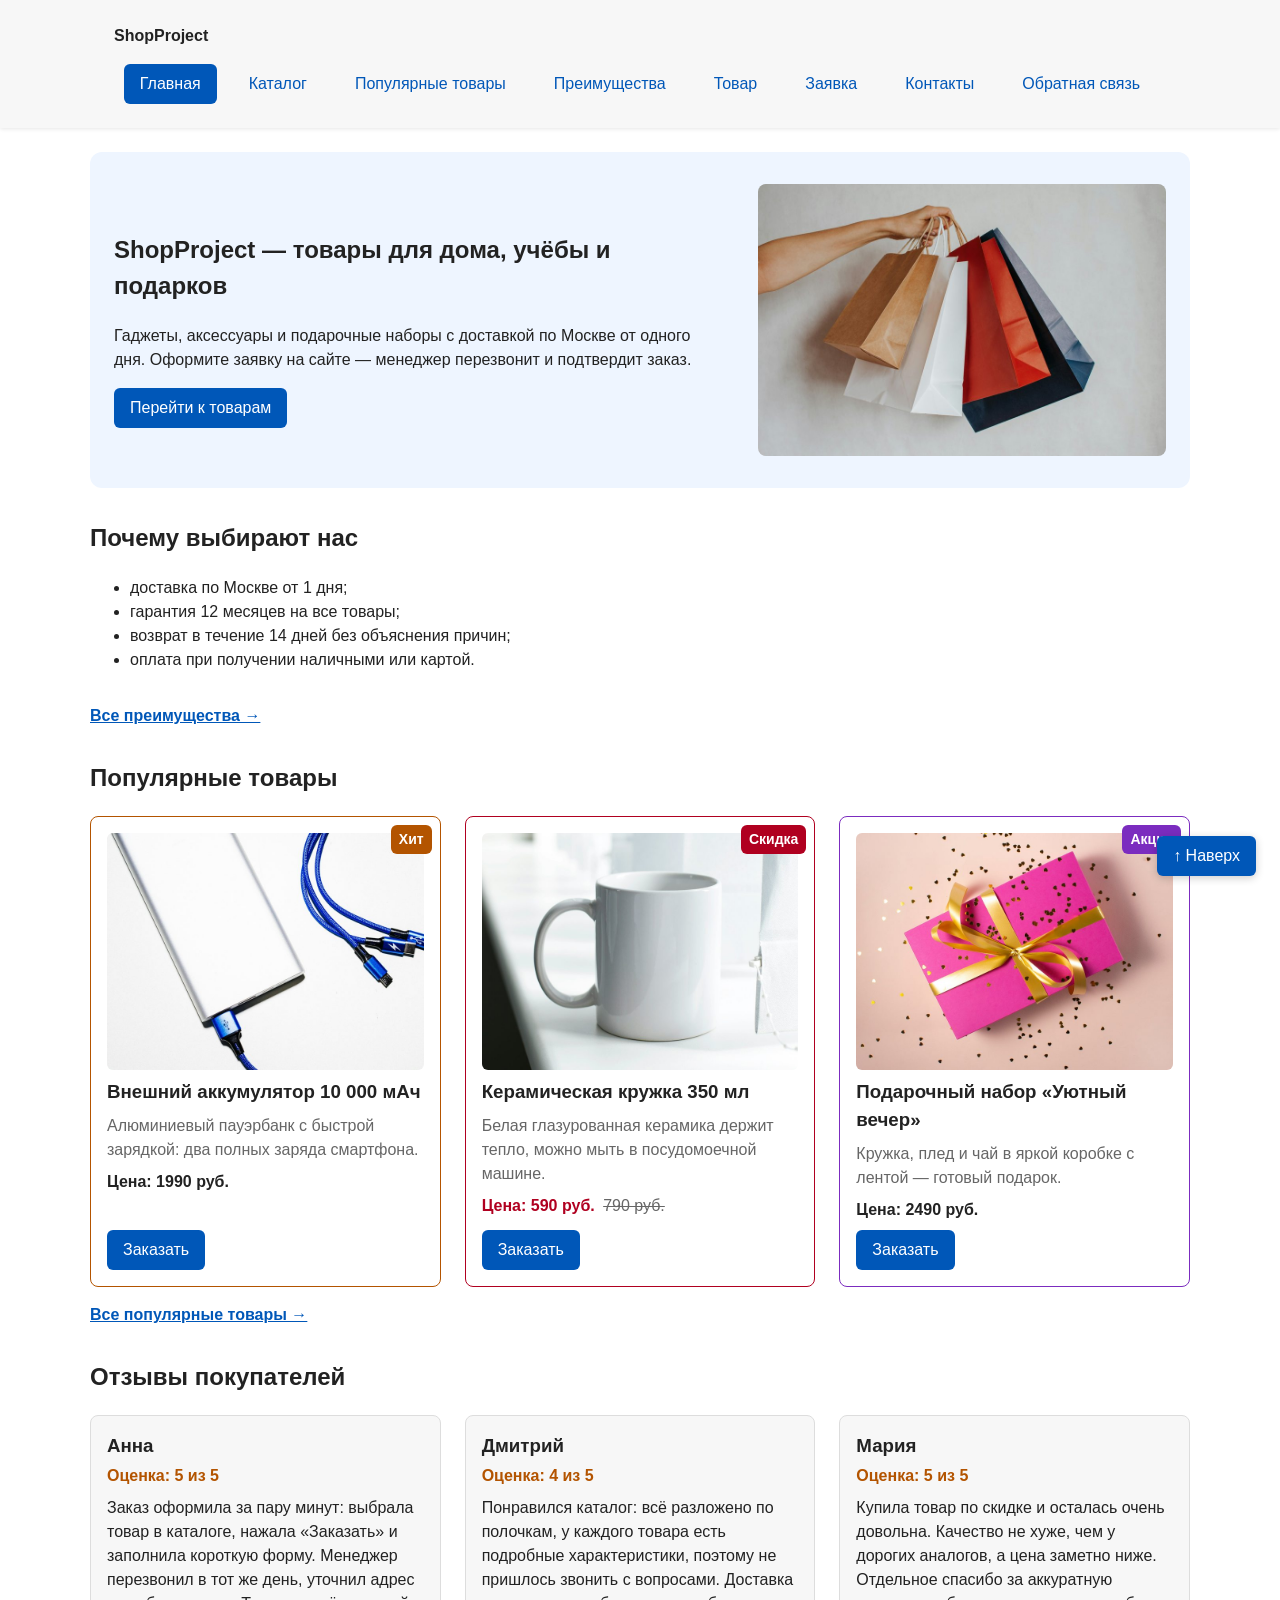
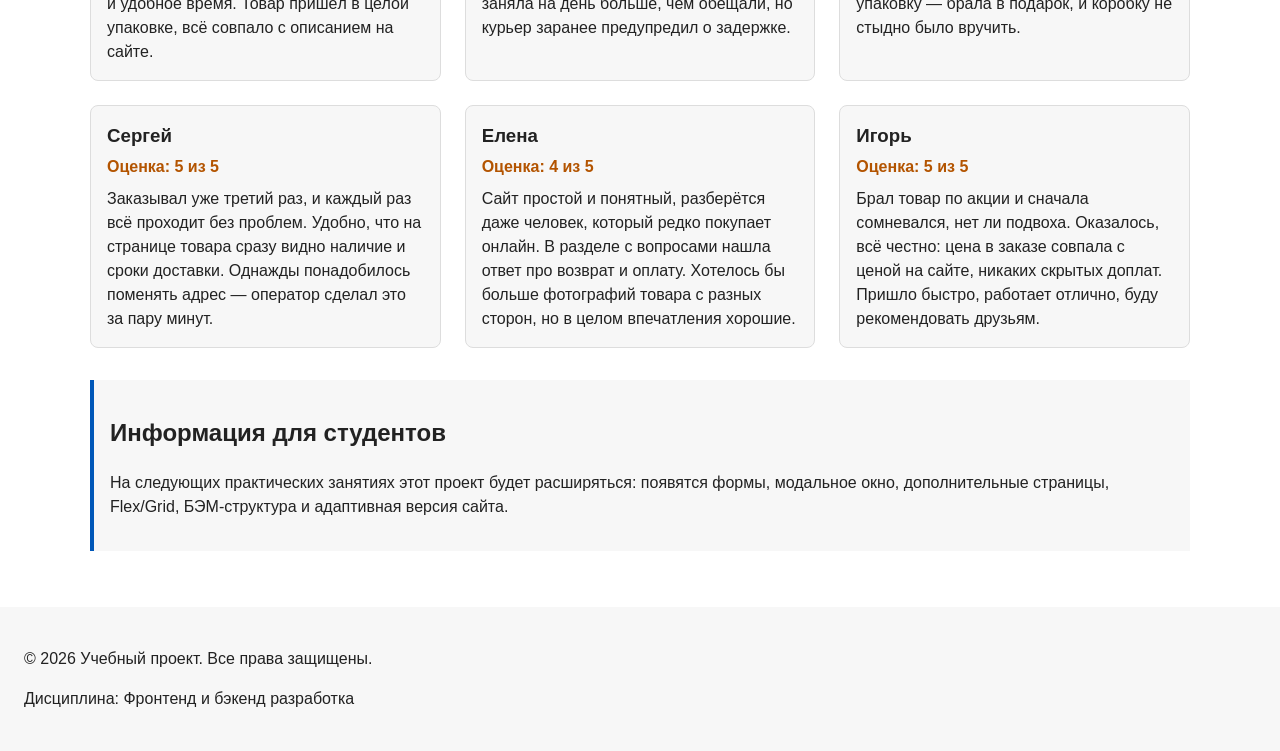
==== commit 10e9f0a0: "Nado" ====
--- a/index.html
+++ b/index.html
@@ -4,7 +4,7 @@
   <head>
     <meta charset="UTF-8">
     <meta name="viewport" content="width=device-width, initial-scale=1.0">
-    <meta name="description" content="Главная страница учебного интернет-магазина: преимущества проекта, популярные товары и форма заявки.">
+    <meta name="description" content="ShopProject — учебный интернет-магазин: популярные товары, преимущества, отзывы покупателей и оформление заявки.">
     <title>Главная — Учебный интернет-магазин</title>
     <meta property="og:type" content="website">
     <meta property="og:title" content="Учебный интернет-магазин">
@@ -29,6 +29,12 @@
               <a class="site-nav__link" href="catalog.html">Каталог</a>
             </li>
             <li class="site-nav__item">
+              <a class="site-nav__link" href="popular.html">Популярные товары</a>
+            </li>
+            <li class="site-nav__item">
+              <a class="site-nav__link" href="advantages.html">Преимущества</a>
+            </li>
+            <li class="site-nav__item">
               <a class="site-nav__link" href="product.html">Товар</a>
             </li>
             <li class="site-nav__item">
@@ -36,12 +42,6 @@
             </li>
             <li class="site-nav__item">
               <a class="site-nav__link" href="contacts.html">Контакты</a>
-            </li>
-            <li class="site-nav__item">
-              <a class="site-nav__link" href="index.html#advantages">Преимущества</a>
-            </li>
-            <li class="site-nav__item">
-              <a class="site-nav__link" href="index.html#popular">Популярные товары</a>
             </li>
             <li class="site-nav__item">
               <a class="site-nav__link" href="index.html#contacts">Обратная связь</a>
@@ -54,11 +54,10 @@
     <main>
       <section class="hero">
         <div class="hero__content">
-          <h1 class="hero__title">Учебный интернет-магазин</h1>
+          <h1 class="hero__title">ShopProject — товары для дома, учёбы и подарков</h1>
           <p class="hero__text">
-            Это стартовая страница учебного frontend-проекта.
-            В дальнейшем на её основе будет разработан многостраничный сайт
-            интернет-магазина или каталога услуг.
+            Гаджеты, аксессуары и подарочные наборы с доставкой по Москве от одного дня.
+            Оформите заявку на сайте — менеджер перезвонит и подтвердит заказ.
           </p>
           <a class="button button--primary" href="#popular">Перейти к товарам</a>
         </div>
@@ -66,14 +65,16 @@
       </section>
 
       <section class="section" id="advantages">
-        <h2 class="section__title">Преимущества проекта</h2>
+        <h2 class="section__title">Почему выбирают нас</h2>
 
         <ul class="advantages-list">
-          <li class="advantages-list__item">понятная HTML-структура;</li>
-          <li class="advantages-list__item">семантические блоки страницы;</li>
-          <li class="advantages-list__item">подключение внешнего CSS-файла;</li>
-          <li class="advantages-list__item">подготовка к разработке многостраничного сайта.</li>
+          <li class="advantages-list__item">доставка по Москве от 1 дня;</li>
+          <li class="advantages-list__item">гарантия 12 месяцев на все товары;</li>
+          <li class="advantages-list__item">возврат в течение 14 дней без объяснения причин;</li>
+          <li class="advantages-list__item">оплата при получении наличными или картой.</li>
         </ul>
+
+        <a class="section__link" href="advantages.html">Все преимущества →</a>
       </section>
 
 
@@ -83,37 +84,39 @@
         <div class="products-grid">
           <article class="product-card product-card--hit">
             <span class="product-card__badge product-card__badge--hit">Хит</span>
-            <img class="product-card__image" src="images/product-1.jpg" alt="Товар 1" width="480" height="360" loading="lazy">
-            <h3 class="product-card__title">Товар 1</h3>
-            <p class="product-card__description">Краткое описание учебного товара.</p>
-            <p class="product-card__price">Цена: 1000 руб.</p>
-            <button class="button button--primary product-card__button" type="button" data-product="Товар 1">
+            <img class="product-card__image" src="images/product-1.jpg" alt="Внешний аккумулятор 10 000 мАч" width="480" height="360" loading="lazy">
+            <h3 class="product-card__title">Внешний аккумулятор 10 000 мАч</h3>
+            <p class="product-card__description">Алюминиевый пауэрбанк с быстрой зарядкой: два полных заряда смартфона.</p>
+            <p class="product-card__price">Цена: 1990 руб.</p>
+            <button class="button button--primary product-card__button" type="button" data-product="Внешний аккумулятор 10 000 мАч">
               Заказать
             </button>
           </article>
 
           <article class="product-card product-card--discount">
             <span class="product-card__badge product-card__badge--discount">Скидка</span>
-            <img class="product-card__image" src="images/product-2.jpg" alt="Товар 2" width="480" height="360" loading="lazy">
-            <h3 class="product-card__title">Товар 2</h3>
-            <p class="product-card__description">Краткое описание учебного товара.</p>
-            <p class="product-card__price">Цена: 1500 руб.</p>
-            <button class="button button--primary product-card__button" type="button" data-product="Товар 2">
+            <img class="product-card__image" src="images/product-2.jpg" alt="Керамическая кружка 350 мл" width="480" height="360" loading="lazy">
+            <h3 class="product-card__title">Керамическая кружка 350 мл</h3>
+            <p class="product-card__description">Белая глазурованная керамика держит тепло, можно мыть в посудомоечной машине.</p>
+            <p class="product-card__price">Цена: 590 руб. <s class="product-card__old-price">790 руб.</s></p>
+            <button class="button button--primary product-card__button" type="button" data-product="Керамическая кружка 350 мл">
               Заказать
             </button>
           </article>
 
           <article class="product-card product-card--promo">
             <span class="product-card__badge product-card__badge--promo">Акция</span>
-            <img class="product-card__image" src="images/product-3.jpg" alt="Товар 3" width="480" height="360" loading="lazy">
-            <h3 class="product-card__title">Товар 3</h3>
-            <p class="product-card__description">Краткое описание учебного товара.</p>
-            <p class="product-card__price">Цена: 2000 руб.</p>
-            <button class="button button--primary product-card__button" type="button" data-product="Товар 3">
+            <img class="product-card__image" src="images/product-3.jpg" alt="Подарочный набор «Уютный вечер»" width="480" height="360" loading="lazy">
+            <h3 class="product-card__title">Подарочный набор «Уютный вечер»</h3>
+            <p class="product-card__description">Кружка, плед и чай в яркой коробке с лентой — готовый подарок.</p>
+            <p class="product-card__price">Цена: 2490 руб.</p>
+            <button class="button button--primary product-card__button" type="button" data-product="Подарочный набор «Уютный вечер»">
               Заказать
             </button>
           </article>
         </div>
+
+        <a class="section__link" href="popular.html">Все популярные товары →</a>
       </section>
 
       <section class="section reviews" id="reviews">
--- a/css/style.css
+++ b/css/style.css
@@ -276,6 +276,15 @@
 }
 
 /*
+  Ссылка «Смотреть все» под разделом главной страницы.
+*/
+.section__link {
+  display: inline-block;
+  margin-top: var(--space-md);
+  font-weight: 700;
+}
+
+/*
   Блок aside-info — дополнительный информационный блок.
 */
 .aside-info {
@@ -284,6 +293,129 @@
   padding: var(--space-md);
   border-left: 4px solid var(--color-primary);
   background-color: var(--color-surface);
+}
+
+/*
+  Кнопки внутри информационного блока.
+*/
+.aside-info__actions {
+  display: flex;
+  flex-wrap: wrap;
+  gap: var(--space-md);
+}
+
+/*
+  Блок advantages-grid — сетка преимуществ на странице advantages.html.
+*/
+.advantages-grid {
+  display: grid;
+  grid-template-columns: repeat(3, 1fr);
+  gap: var(--space-lg);
+}
+
+.advantage-card {
+  padding: var(--space-lg);
+  border: 1px solid var(--color-border);
+  border-radius: var(--radius-md);
+  background-color: var(--color-bg);
+}
+
+.advantage-card:hover {
+  border-color: var(--color-primary);
+}
+
+.advantage-card__number {
+  display: inline-block;
+  margin-bottom: var(--space-sm);
+  padding: 4px 10px;
+  font-weight: 700;
+  color: var(--color-white);
+  background-color: var(--color-primary);
+  border-radius: var(--radius-sm);
+}
+
+.advantage-card__title {
+  margin: 0 0 var(--space-sm);
+}
+
+.advantage-card__text {
+  margin: 0;
+  color: var(--color-muted);
+}
+
+/*
+  Блок steps — шаги оформления заказа (нумерованный список в сетке).
+*/
+.steps {
+  display: grid;
+  grid-template-columns: repeat(4, 1fr);
+  gap: var(--space-lg);
+  padding: 0;
+  list-style: none;
+  counter-reset: step;
+}
+
+.steps__item {
+  position: relative;
+  padding: var(--space-xl) var(--space-md) var(--space-md);
+  background-color: var(--color-surface-accent);
+  border-radius: var(--radius-md);
+  counter-increment: step;
+}
+
+/*
+  Номер шага выводится счётчиком CSS и позиционируется в углу карточки.
+*/
+.steps__item::before {
+  content: counter(step);
+  position: absolute;
+  top: calc(var(--space-md) * -1);
+  left: var(--space-md);
+  width: 32px;
+  height: 32px;
+  line-height: 32px;
+  text-align: center;
+  font-weight: 700;
+  color: var(--color-white);
+  background-color: var(--color-primary);
+  border-radius: 50%;
+}
+
+.steps__title {
+  margin: 0 0 var(--space-xs);
+  font-size: 18px;
+}
+
+.steps__text {
+  margin: 0;
+}
+
+/*
+  Блок stats — цифры о магазине.
+*/
+.stats {
+  display: grid;
+  grid-template-columns: repeat(4, 1fr);
+  gap: var(--space-lg);
+}
+
+.stats__item {
+  padding: var(--space-lg);
+  text-align: center;
+  border: 1px solid var(--color-border);
+  border-radius: var(--radius-md);
+}
+
+.stats__value {
+  margin: 0;
+  font-size: 28px;
+  font-weight: 700;
+  color: var(--color-primary);
+}
+
+.stats__label {
+  margin: 0;
+  color: var(--color-muted);
 }
 
 /*
@@ -396,6 +528,15 @@
 .product-card__price {
   margin: 0;
   font-weight: 700;
+}
+
+/*
+  Старая цена у товара со скидкой.
+*/
+.product-card__old-price {
+  margin-left: var(--space-xs);
+  font-weight: 400;
+  color: var(--color-muted);
 }
 
 .product-card--discount .product-card__price {
@@ -634,8 +775,15 @@
 }
 
 .faq__answer {
-  margin: 0;
   padding: var(--space-md);
+}
+
+.faq__text {
+  margin: 0 0 var(--space-sm);
+}
+
+.faq__text:last-child {
+  margin-bottom: 0;
 }
 
 /*
